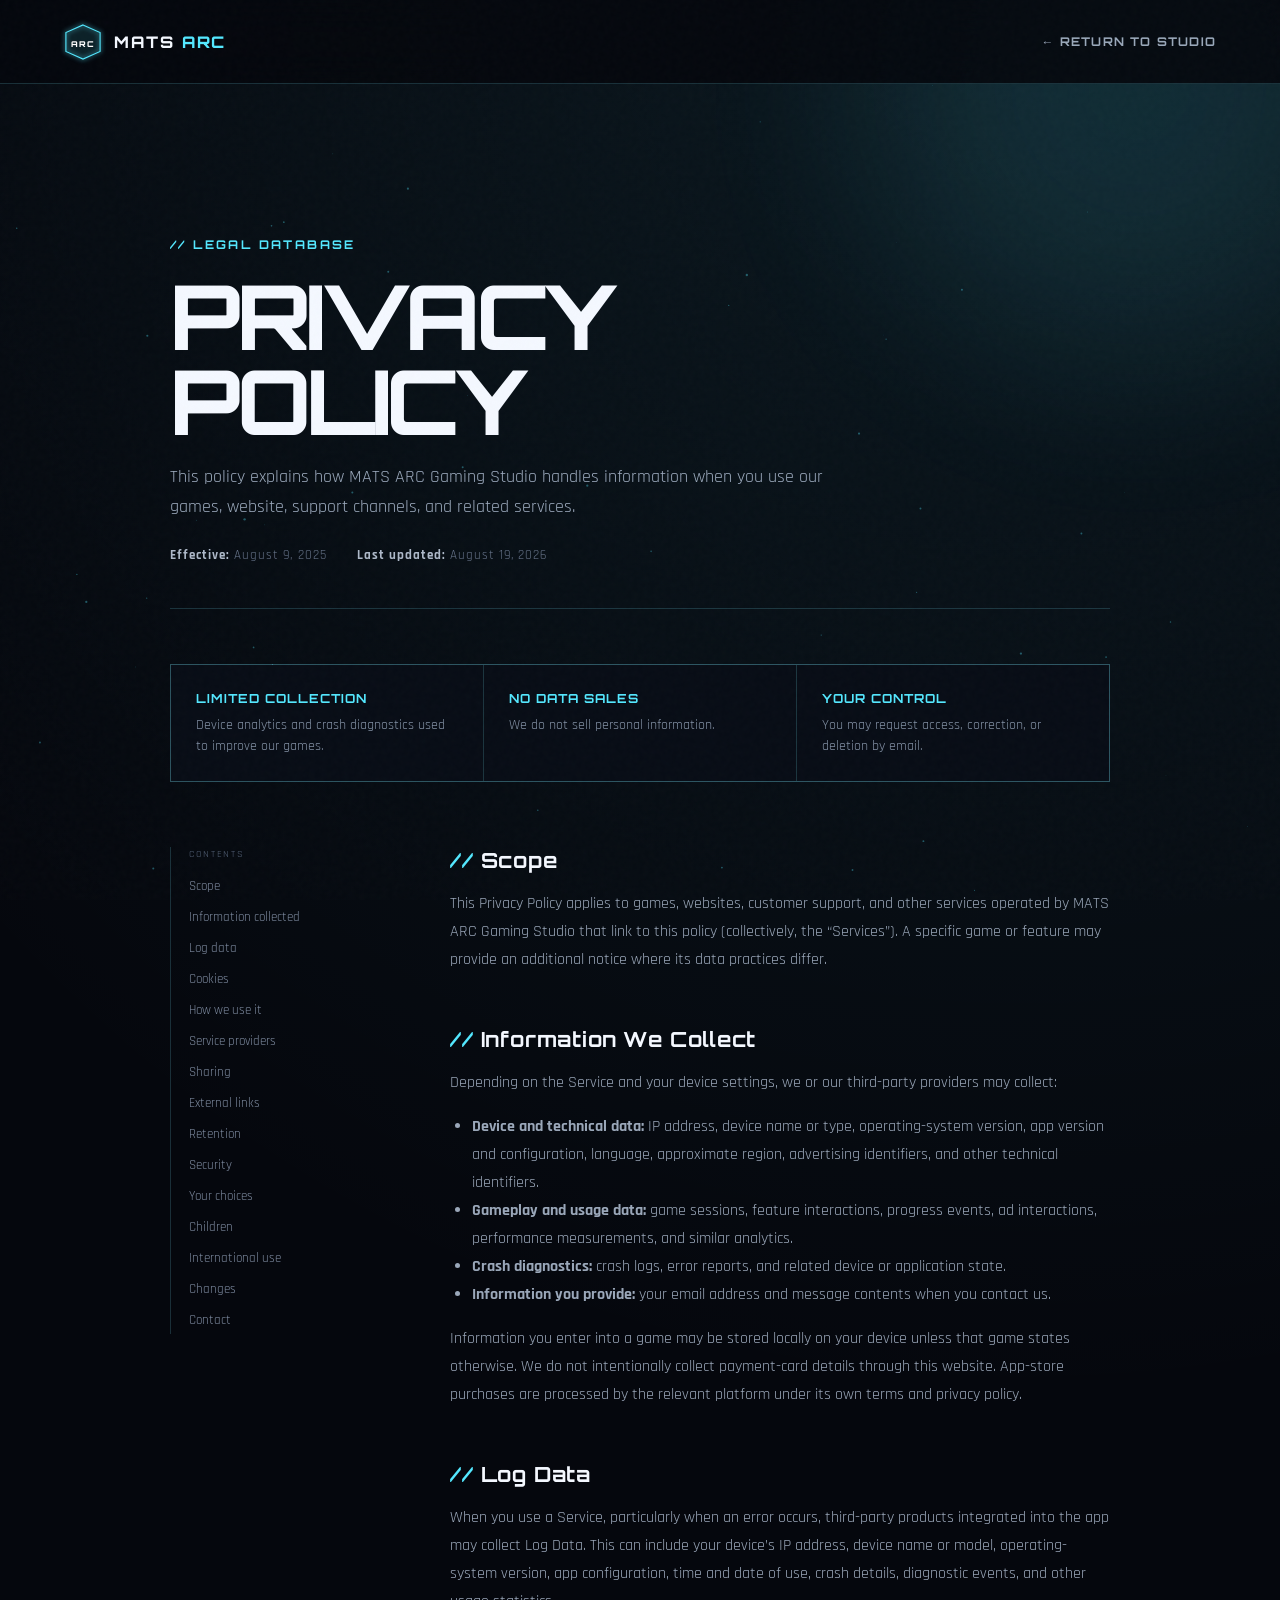
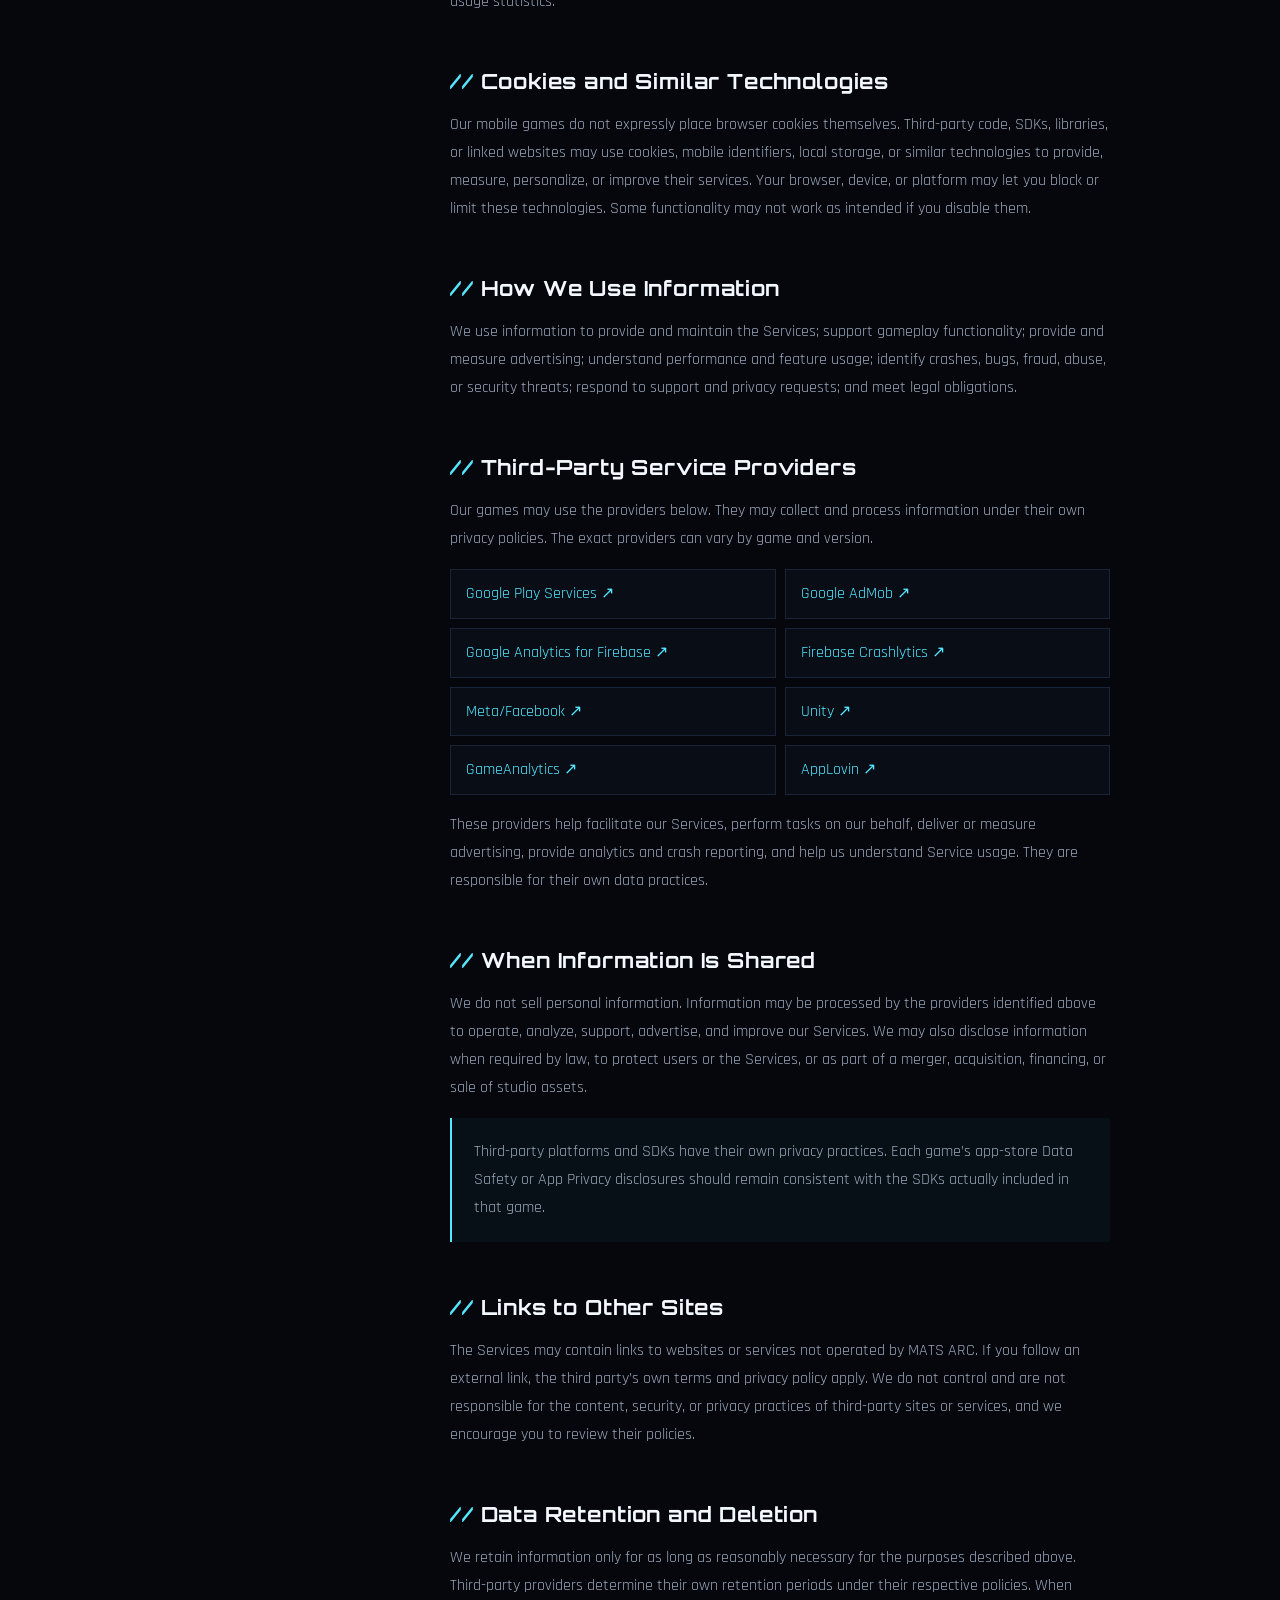
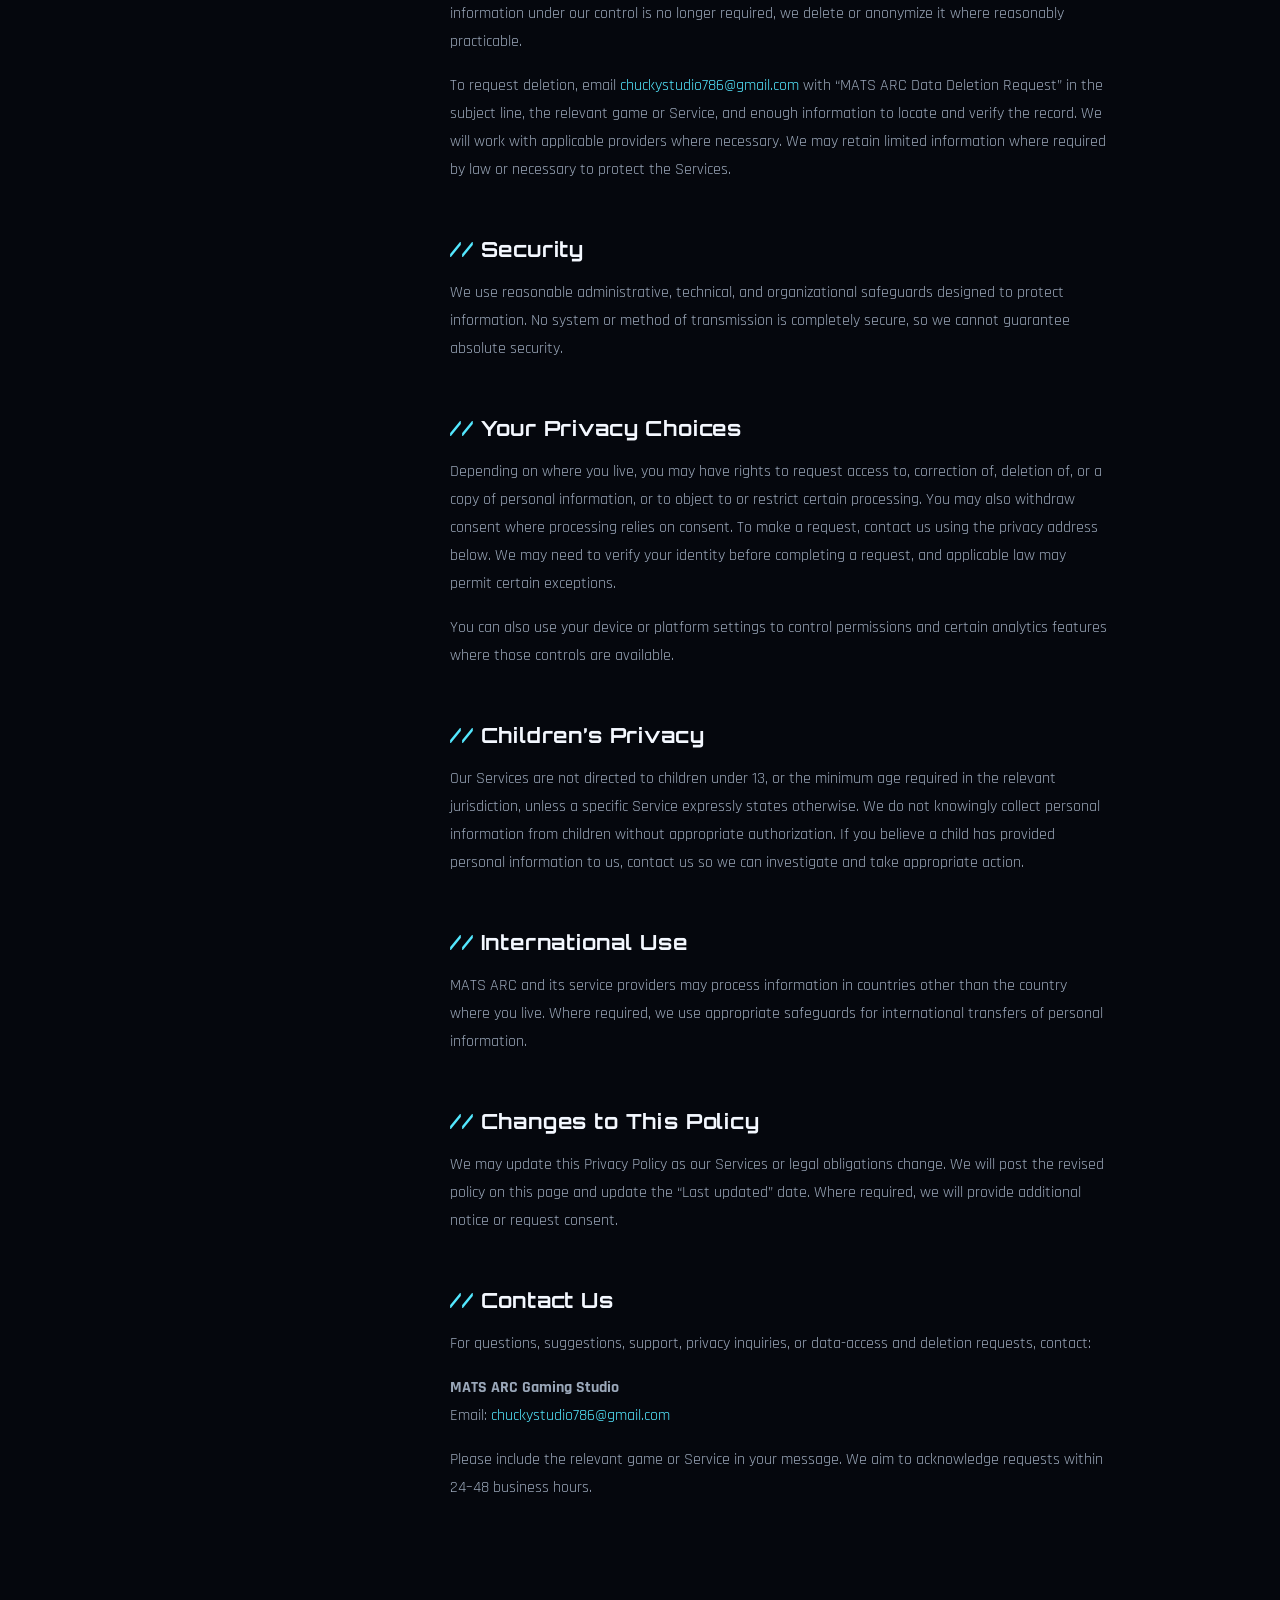
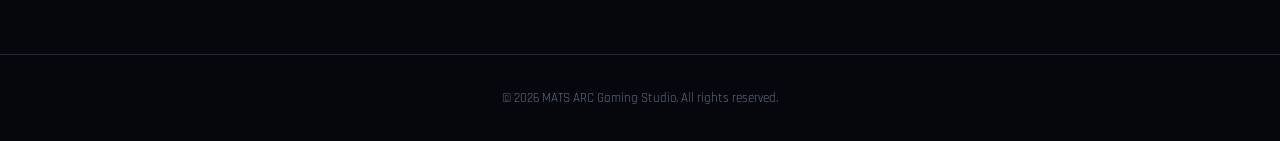
==== privacy.html @ cc890bae "feat: Built portfolio site with privacy page" ====
<!DOCTYPE html>
<html lang="en">
<head>
  <meta charset="UTF-8">
  <meta name="viewport" content="width=device-width, initial-scale=1.0">
  <meta name="description" content="Privacy Policy for MATS ARC Gaming Studio games, services, and website.">
  <title>Privacy Policy | MATS ARC Gaming Studio</title>
  <link rel="stylesheet" href="style.css">
  <link rel="preconnect" href="https://fonts.googleapis.com">
  <link rel="preconnect" href="https://fonts.gstatic.com" crossorigin>
  <link href="https://fonts.googleapis.com/css2?family=Orbitron:wght@500;700;900&family=Rajdhani:wght@500;600;700&display=swap" rel="stylesheet">
</head>
<body class="legal-page">
  <canvas id="particle-canvas"></canvas>
  <div class="ambient-glow wave-1"></div>
  <div class="screen-noise" aria-hidden="true"></div>
  <div class="scroll-progress" aria-hidden="true"></div>

  <nav class="navbar legal-nav">
    <a href="index.html" class="nav-logo" aria-label="MATS ARC home">
      <div class="logo-shield">
        <svg viewBox="0 0 100 100" class="shield-svg" aria-hidden="true">
          <polygon points="50,5 95,25 95,75 50,95 5,75 5,25" class="shield-border"/>
          <text x="50" y="62" text-anchor="middle" class="shield-text">ARC</text>
        </svg>
      </div>
      <span class="logo-name">MATS <span>ARC</span></span>
    </a>
    <a href="index.html#privacy" class="legal-back">← RETURN TO STUDIO</a>
  </nav>

  <main class="legal-shell">
    <header class="legal-hero">
      <span class="eyebrow">// LEGAL DATABASE</span>
      <h1>PRIVACY<br>POLICY</h1>
      <p>This policy explains how MATS ARC Gaming Studio handles information when you use our games, website, support channels, and related services.</p>
      <div class="legal-meta"><span><strong>Effective:</strong> August 9, 2025</span><span><strong>Last updated:</strong> August 19, 2026</span></div>
    </header>

    <div class="legal-summary" aria-label="Privacy summary">
      <div><strong>LIMITED COLLECTION</strong><span>Device analytics and crash diagnostics used to improve our games.</span></div>
      <div><strong>NO DATA SALES</strong><span>We do not sell personal information.</span></div>
      <div><strong>YOUR CONTROL</strong><span>You may request access, correction, or deletion by email.</span></div>
    </div>

    <div class="policy-layout">
      <aside class="policy-toc" aria-label="Policy contents">
        <span>CONTENTS</span>
        <a href="#scope">Scope</a><a href="#collect">Information collected</a><a href="#logs">Log data</a><a href="#cookies">Cookies</a><a href="#use">How we use it</a><a href="#providers">Service providers</a><a href="#sharing">Sharing</a><a href="#external">External links</a><a href="#retention">Retention</a><a href="#security">Security</a><a href="#choices">Your choices</a><a href="#children">Children</a><a href="#international">International use</a><a href="#changes">Changes</a><a href="#contact">Contact</a>
      </aside>

      <article class="policy-content">
        <section id="scope"><h2>Scope</h2><p>This Privacy Policy applies to games, websites, customer support, and other services operated by MATS ARC Gaming Studio that link to this policy (collectively, the “Services”). A specific game or feature may provide an additional notice where its data practices differ.</p></section>

        <section id="collect"><h2>Information We Collect</h2><p>Depending on the Service and your device settings, we or our third-party providers may collect:</p><ul><li><strong>Device and technical data:</strong> IP address, device name or type, operating-system version, app version and configuration, language, approximate region, advertising identifiers, and other technical identifiers.</li><li><strong>Gameplay and usage data:</strong> game sessions, feature interactions, progress events, ad interactions, performance measurements, and similar analytics.</li><li><strong>Crash diagnostics:</strong> crash logs, error reports, and related device or application state.</li><li><strong>Information you provide:</strong> your email address and message contents when you contact us.</li></ul><p>Information you enter into a game may be stored locally on your device unless that game states otherwise. We do not intentionally collect payment-card details through this website. App-store purchases are processed by the relevant platform under its own terms and privacy policy.</p></section>

        <section id="logs"><h2>Log Data</h2><p>When you use a Service, particularly when an error occurs, third-party products integrated into the app may collect Log Data. This can include your device’s IP address, device name or model, operating-system version, app configuration, time and date of use, crash details, diagnostic events, and other usage statistics.</p></section>

        <section id="cookies"><h2>Cookies and Similar Technologies</h2><p>Our mobile games do not expressly place browser cookies themselves. Third-party code, SDKs, libraries, or linked websites may use cookies, mobile identifiers, local storage, or similar technologies to provide, measure, personalize, or improve their services. Your browser, device, or platform may let you block or limit these technologies. Some functionality may not work as intended if you disable them.</p></section>

        <section id="use"><h2>How We Use Information</h2><p>We use information to provide and maintain the Services; support gameplay functionality; provide and measure advertising; understand performance and feature usage; identify crashes, bugs, fraud, abuse, or security threats; respond to support and privacy requests; and meet legal obligations.</p></section>

        <section id="providers"><h2>Third-Party Service Providers</h2><p>Our games may use the providers below. They may collect and process information under their own privacy policies. The exact providers can vary by game and version.</p><ul class="provider-links"><li><a href="https://policies.google.com/privacy" target="_blank" rel="noopener noreferrer">Google Play Services ↗</a></li><li><a href="https://support.google.com/admob/answer/6128543?hl=en" target="_blank" rel="noopener noreferrer">Google AdMob ↗</a></li><li><a href="https://firebase.google.com/policies/analytics" target="_blank" rel="noopener noreferrer">Google Analytics for Firebase ↗</a></li><li><a href="https://firebase.google.com/support/privacy/" target="_blank" rel="noopener noreferrer">Firebase Crashlytics ↗</a></li><li><a href="https://www.facebook.com/privacy/policy/" target="_blank" rel="noopener noreferrer">Meta/Facebook ↗</a></li><li><a href="https://unity.com/legal/privacy-policy" target="_blank" rel="noopener noreferrer">Unity ↗</a></li><li><a href="https://www.gameanalytics.com/privacy" target="_blank" rel="noopener noreferrer">GameAnalytics ↗</a></li><li><a href="https://www.applovin.com/privacy/" target="_blank" rel="noopener noreferrer">AppLovin ↗</a></li></ul><p>These providers help facilitate our Services, perform tasks on our behalf, deliver or measure advertising, provide analytics and crash reporting, and help us understand Service usage. They are responsible for their own data practices.</p></section>

        <section id="sharing"><h2>When Information Is Shared</h2><p>We do not sell personal information. Information may be processed by the providers identified above to operate, analyze, support, advertise, and improve our Services. We may also disclose information when required by law, to protect users or the Services, or as part of a merger, acquisition, financing, or sale of studio assets.</p><p class="policy-note">Third-party platforms and SDKs have their own privacy practices. Each game’s app-store Data Safety or App Privacy disclosures should remain consistent with the SDKs actually included in that game.</p></section>

        <section id="external"><h2>Links to Other Sites</h2><p>The Services may contain links to websites or services not operated by MATS ARC. If you follow an external link, the third party’s own terms and privacy policy apply. We do not control and are not responsible for the content, security, or privacy practices of third-party sites or services, and we encourage you to review their policies.</p></section>

        <section id="retention"><h2>Data Retention and Deletion</h2><p>We retain information only for as long as reasonably necessary for the purposes described above. Third-party providers determine their own retention periods under their respective policies. When information under our control is no longer required, we delete or anonymize it where reasonably practicable.</p><p>To request deletion, email <a href="mailto:chuckystudio786@gmail.com?subject=MATS%20ARC%20Data%20Deletion%20Request">chuckystudio786@gmail.com</a> with “MATS ARC Data Deletion Request” in the subject line, the relevant game or Service, and enough information to locate and verify the record. We will work with applicable providers where necessary. We may retain limited information where required by law or necessary to protect the Services.</p></section>

        <section id="security"><h2>Security</h2><p>We use reasonable administrative, technical, and organizational safeguards designed to protect information. No system or method of transmission is completely secure, so we cannot guarantee absolute security.</p></section>

        <section id="choices"><h2>Your Privacy Choices</h2><p>Depending on where you live, you may have rights to request access to, correction of, deletion of, or a copy of personal information, or to object to or restrict certain processing. You may also withdraw consent where processing relies on consent. To make a request, contact us using the privacy address below. We may need to verify your identity before completing a request, and applicable law may permit certain exceptions.</p><p>You can also use your device or platform settings to control permissions and certain analytics features where those controls are available.</p></section>

        <section id="children"><h2>Children’s Privacy</h2><p>Our Services are not directed to children under 13, or the minimum age required in the relevant jurisdiction, unless a specific Service expressly states otherwise. We do not knowingly collect personal information from children without appropriate authorization. If you believe a child has provided personal information to us, contact us so we can investigate and take appropriate action.</p></section>

        <section id="international"><h2>International Use</h2><p>MATS ARC and its service providers may process information in countries other than the country where you live. Where required, we use appropriate safeguards for international transfers of personal information.</p></section>

        <section id="changes"><h2>Changes to This Policy</h2><p>We may update this Privacy Policy as our Services or legal obligations change. We will post the revised policy on this page and update the “Last updated” date. Where required, we will provide additional notice or request consent.</p></section>

        <section id="contact"><h2>Contact Us</h2><p>For questions, suggestions, support, privacy inquiries, or data-access and deletion requests, contact:</p><p><strong>MATS ARC Gaming Studio</strong><br>Email: <a href="mailto:chuckystudio786@gmail.com">chuckystudio786@gmail.com</a></p><p>Please include the relevant game or Service in your message. We aim to acknowledge requests within 24–48 business hours.</p></section>
      </article>
    </div>
  </main>

  <footer class="legal-footer">&copy; 2026 MATS ARC Gaming Studio. All rights reserved.</footer>
  <script src="legal.js"></script>
</body>
</html>
---- style.css ----
:root {
  --ink: #05070d;
  --panel: #0b101b;
  --line: rgba(124, 230, 255, .18);
  --cyan: #54e8ff;
  --violet: #8b5cff;
  --text: #f4f8ff;
  --muted: #8996aa;
}

* { box-sizing: border-box; }
html { scroll-behavior: smooth; }
body { margin: 0; overflow-x: hidden; color: var(--text); background: var(--ink); font-family: "Rajdhani", sans-serif; }
a { color: inherit; text-decoration: none; }
button { font: inherit; }

#particle-canvas { position: fixed; inset: 0; z-index: -3; width: 100%; height: 100%; }
.ambient-glow { position: fixed; z-index: -2; width: 42vw; aspect-ratio: 1; border-radius: 50%; filter: blur(100px); opacity: .1; pointer-events: none; }
.wave-1 { top: -20%; right: -10%; background: var(--cyan); animation: drift 13s ease-in-out infinite alternate; }
.wave-2 { bottom: -25%; left: -15%; background: var(--violet); animation: drift 16s ease-in-out infinite alternate-reverse; }
.cursor-glow { position: fixed; z-index: 20; width: 340px; height: 340px; border-radius: 50%; background: radial-gradient(circle, rgba(84,232,255,.08), transparent 68%); transform: translate(-50%,-50%); pointer-events: none; }
.scroll-progress { position:fixed; z-index:100; top:0; left:0; width:0; height:2px; background:linear-gradient(90deg,var(--violet),var(--cyan)); box-shadow:0 0 12px var(--cyan); }
.screen-noise { position:fixed; z-index:90; inset:0; opacity:.025; pointer-events:none; background-image:url("data:image/svg+xml,%3Csvg viewBox='0 0 180 180' xmlns='http://www.w3.org/2000/svg'%3E%3Cfilter id='n'%3E%3CfeTurbulence type='fractalNoise' baseFrequency='.9' numOctaves='4' stitchTiles='stitch'/%3E%3C/filter%3E%3Crect width='100%25' height='100%25' filter='url(%23n)' opacity='.8'/%3E%3C/svg%3E"); }

.page-loader { position: fixed; inset: 0; z-index: 999; display: grid; place-content: center; gap: 18px; background: #03050a; transition: opacity .55s, visibility .55s; }
.page-loader.done { opacity: 0; visibility: hidden; }
.loader-mark { color: var(--cyan); font: 900 2rem "Orbitron"; letter-spacing: .3em; text-shadow: 0 0 25px var(--cyan); }
.loader-track { width: 150px; height: 2px; background: #172232; overflow: hidden; }
.loader-track span { display: block; height: 100%; background: var(--cyan); animation: load 1s ease both; }

.navbar { position: fixed; top: 0; z-index: 50; width: 100%; height: 84px; padding: 0 clamp(24px,5vw,80px); display: flex; align-items: center; justify-content: space-between; border-bottom: 1px solid transparent; transition: .35s; }
.navbar.scrolled { height: 66px; background: rgba(5,7,13,.82); backdrop-filter: blur(18px); border-color: var(--line); }
.nav-logo { display: flex; align-items: center; gap: 12px; font: 800 1rem "Orbitron"; letter-spacing: .12em; }
.logo-shield { width: 38px; }
.shield-svg { display: block; overflow: visible; }
.shield-border { fill: rgba(84,232,255,.06); stroke: var(--cyan); stroke-width: 3; filter: drop-shadow(0 0 7px var(--cyan)); }
.shield-text { fill: white; font: 900 21px "Orbitron"; }
.logo-name span, .eyebrow, .text-link { color: var(--cyan); }
.nav-links { display: flex; align-items: center; gap: clamp(18px,3vw,42px); margin: 0; padding: 0; list-style: none; }
.nav-links a { position: relative; color: #abb6c7; font-weight: 700; letter-spacing: .14em; font-size: .84rem; }
.nav-links a::after { content:""; position:absolute; left:0; bottom:-10px; width:0; height:2px; background:var(--cyan); box-shadow:0 0 10px var(--cyan); transition:.25s; }
.nav-links a:hover, .nav-links a.active { color:white; }
.nav-links a:hover::after, .nav-links a.active::after { width:100%; }
.mobile-toggle { display:none; background:none; border:0; }

.hero-section { position: relative; min-height: 100svh; display:grid; place-items:center; overflow:hidden; padding: 120px 24px 80px; isolation:isolate; }
.hero-section::before { content:""; position:absolute; inset:0; z-index:-2; background: radial-gradient(circle at 50% 42%, rgba(34,66,103,.35), transparent 34%), linear-gradient(to bottom, rgba(5,7,13,.2), var(--ink) 94%); }
.hero-grid { position:absolute; z-index:-3; inset:42% -20% -30%; background-image: linear-gradient(rgba(84,232,255,.15) 1px,transparent 1px), linear-gradient(90deg,rgba(84,232,255,.15) 1px,transparent 1px); background-size:70px 70px; transform:perspective(400px) rotateX(63deg); mask-image:linear-gradient(to bottom,transparent,black 20%,transparent); animation:gridMove 5s linear infinite; }
.hero-content { position:relative; z-index:2; max-width:1100px; text-align:center; }
.hero-kicker { display:flex; justify-content:space-between; width:min(680px,90vw); margin:0 auto 22px; color:#718096; font:700 .65rem "Orbitron"; letter-spacing:.16em; animation:heroIn .8s .35s both; }.hero-kicker b{color:var(--cyan);font-weight:500}
.hero-title { margin:0; font:900 clamp(3rem,8vw,7.5rem)/.92 "Orbitron"; letter-spacing:-.055em; text-wrap:balance; filter:drop-shadow(0 0 28px rgba(84,232,255,.22)); animation:heroIn .9s .45s both; }
.hero-title::before { content:attr(data-text); position:absolute; inset:0; z-index:-1; color:transparent; -webkit-text-stroke:1px rgba(84,232,255,.28); transform:translate(7px,7px); }
.hero-title.glitch::after { content:attr(data-text); position:absolute; inset:0; color:var(--text); background:var(--ink); clip-path:inset(35% 0 42% 0); transform:translate(-5px,2px); text-shadow:6px 0 var(--violet),-5px 0 var(--cyan); animation:glitch .32s steps(2,end); }
.hero-subtitle { margin:30px auto 16px; color:#aab8c9; font-weight:700; letter-spacing:.24em; font-size:clamp(.72rem,1.3vw,1rem); animation:heroIn .9s .6s both; }
.hero-status { display:flex; justify-content:center; gap:22px; color:#68768b; font-size:.73rem; letter-spacing:.16em; animation:heroIn .9s .7s both; }
.hero-status i { display:inline-block; width:6px; height:6px; margin-right:7px; border-radius:50%; background:#58ff9d; box-shadow:0 0 10px #58ff9d; animation:pulse 1.5s infinite; }
.hero-actions { display:flex; justify-content:center; gap:15px; margin-top:38px; animation:heroIn .9s .78s both; }
.btn { position:relative; min-width:190px; padding:16px 25px; overflow:hidden; border:1px solid rgba(255,255,255,.2); text-align:center; font:700 .82rem "Orbitron"; letter-spacing:.09em; transition:.28s; }
.btn-primary { color:#041014; background:var(--cyan); border-color:var(--cyan); box-shadow:0 0 25px rgba(84,232,255,.2); clip-path:polygon(10px 0,100% 0,100% calc(100% - 10px),calc(100% - 10px) 100%,0 100%,0 10px); }
.btn-primary:hover { transform:translateY(-4px); box-shadow:0 0 38px rgba(84,232,255,.48); }
.btn-secondary:hover { color:var(--cyan); border-color:var(--cyan); background:rgba(84,232,255,.07); }
.scroll-cue { position:absolute; bottom:25px; display:grid; justify-items:center; gap:8px; color:#667287; font-size:.66rem; letter-spacing:.18em; }
.scroll-cue span { display:block; width:1px; height:35px; background:linear-gradient(var(--cyan),transparent); animation:scrollCue 1.5s infinite; }
.hero-orbit { position:absolute; z-index:-1; border:1px solid rgba(84,232,255,.12); border-radius:50%; animation:spin 28s linear infinite; }
.hero-orbit::after { content:""; position:absolute; top:15%; left:8%; width:7px; height:7px; border-radius:50%; background:var(--cyan); box-shadow:0 0 16px var(--cyan); }
.orbit-one { width:54vw; aspect-ratio:1; }
.orbit-two { width:72vw; aspect-ratio:1; animation-direction:reverse; animation-duration:42s; }
.signal-strip { overflow:hidden; border-block:1px solid var(--line); background:rgba(84,232,255,.035); transform:rotate(-1deg) scale(1.02); }.signal-track { display:flex; align-items:center; width:max-content; padding:13px 0; animation:ticker 28s linear infinite; }.signal-track span { padding:0 35px; color:#7d8ca2; font:700 .68rem "Orbitron"; letter-spacing:.18em; }.signal-track i{color:var(--cyan);font-style:normal;font-size:.55rem}

.main-wrapper { width:min(1200px,calc(100% - 40px)); margin:auto; padding:90px 0; }
.section-header { display:flex; align-items:center; gap:25px; margin-bottom:45px; }
.section-title { margin:0; white-space:nowrap; font:700 clamp(1.4rem,3vw,2.3rem) "Orbitron"; letter-spacing:.08em; }
.header-line { width:100%; height:1px; background:linear-gradient(90deg,transparent,var(--line)); }
.header-line:last-child { transform:scaleX(-1); }
.portfolio-grid { display:grid; grid-template-columns:repeat(2,1fr); gap:24px; }
.game-card { --card-accent:var(--cyan); position:relative; overflow:hidden; background:linear-gradient(145deg,rgba(18,26,41,.9),rgba(7,11,19,.95)); border:1px solid rgba(255,255,255,.1); clip-path:polygon(0 0,calc(100% - 22px) 0,100% 22px,100% 100%,22px 100%,0 calc(100% - 22px)); transform-style:preserve-3d; transition:transform .15s ease-out,border-color .3s; }
.game-card[data-accent="violet"] { --card-accent:#a174ff; }.game-card[data-accent="amber"] { --card-accent:#ffbf4d; }.game-card[data-accent="rose"] { --card-accent:#ff4d89; }
.game-card:hover { border-color:var(--card-accent); }
.card-border-glow { position:absolute; z-index:3; inset:auto var(--mouse-x,50%) 0 auto; width:180px; height:180px; background:radial-gradient(circle,var(--card-accent),transparent 70%); opacity:0; filter:blur(50px); pointer-events:none; transition:opacity .3s; }
.game-card:hover .card-border-glow { opacity:.28; }
.card-image-wrapper { position:relative; height:320px; overflow:hidden; }
.game-img { width:100%; height:100%; object-fit:cover; filter:saturate(.75) contrast(1.08); transition:transform .8s cubic-bezier(.2,.7,.1,1),filter .4s; }
.game-card:hover .game-img { transform:scale(1.08); filter:saturate(1.15) contrast(1.08); }
.card-overlay { position:absolute; inset:0; background:linear-gradient(transparent 45%,rgba(7,11,19,.98)); }
.game-badge { position:absolute; top:18px; left:18px; padding:7px 10px; color:#071015; background:var(--cyan); font:700 .68rem "Orbitron"; letter-spacing:.1em; }
.card-content { position:relative; padding:2px 25px 26px; margin-top:-35px; }
.game-name { margin:0; font:700 clamp(1.35rem,2.6vw,2rem) "Orbitron"; letter-spacing:.04em; }
.game-genre { margin:8px 0 22px; color:var(--card-accent); font-weight:600; letter-spacing:.06em; }
.card-actions { display:flex; align-items:center; justify-content:space-between; gap:10px; }
.btn-play { padding:0; color:inherit; background:none; border:0; cursor:pointer; font:700 .78rem "Orbitron"; letter-spacing:.1em; }
.btn-play::after { content:"  →"; color:var(--card-accent); }
.store-icons { display:flex; gap:6px; }.store-badge { padding:5px 8px; color:#778398; border:1px solid #283244; font-size:.7rem; }

.about-section { display:grid; grid-template-columns:1.2fr 1fr; gap:70px; align-items:center; margin:150px 0; padding:70px; background:linear-gradient(120deg,rgba(14,22,36,.9),rgba(7,10,17,.6)); border:1px solid var(--line); }
.eyebrow { font:700 .75rem "Orbitron"; letter-spacing:.2em; }
.about-copy h2,.careers-banner h2 { margin:18px 0 25px; font:700 clamp(2.3rem,5vw,4.5rem)/1.02 "Orbitron"; letter-spacing:-.04em; }
.about-copy h2 em { color:transparent; -webkit-text-stroke:1px var(--cyan); font-style:normal; }
.about-copy p { max-width:600px; color:#9ca9ba; font-size:1.15rem; line-height:1.65; }
.text-link { display:inline-block; margin-top:15px; font:700 .8rem "Orbitron"; letter-spacing:.1em; }.text-link span { display:inline-block; transition:.2s; }.text-link:hover span { transform:translateX(7px); }
.studio-stats { display:grid; grid-template-columns:repeat(2,1fr); gap:1px; background:var(--line); }
.stat { min-height:145px; display:flex; flex-direction:column; justify-content:center; padding:25px; background:#080d16; }
.stat:last-child { grid-column:span 2; }.stat strong { color:var(--cyan); font:700 2.8rem "Orbitron"; }.stat span { color:#738096; font-size:.75rem; letter-spacing:.12em; }
.careers-banner { display:flex; align-items:center; justify-content:space-between; gap:40px; margin:0 0 140px; padding:70px; background:radial-gradient(circle at 75%,rgba(139,92,255,.24),transparent 35%),#0b101a; border-left:3px solid var(--violet); }
.careers-banner h2 { margin-bottom:0; font-size:clamp(2rem,4vw,3.6rem); }

.compliance-section { margin-top:80px; }.compliance-grid { display:grid; grid-template-columns:repeat(2,1fr); gap:20px; }
.compliance-card { padding:35px; background:#080d15; border:1px solid #182234; }.compliance-card h3 { font:700 1.1rem "Orbitron"; }.compliance-card p,.compliance-card li { color:#8e9aae; line-height:1.6; }.compliance-card a { color:var(--cyan); }
.footer { padding:45px 5vw; border-top:1px solid var(--line); background:#03050a; }.footer-content { display:flex; justify-content:space-between; align-items:center; gap:20px; }.footer-links { display:flex; gap:24px; flex-wrap:wrap; }.footer-links a { color:#748095; font-size:.75rem; letter-spacing:.1em; }.copyright { color:#566175; font-size:.8rem; }
.scroll-top { position:fixed; right:22px; bottom:22px; z-index:30; width:43px; height:43px; color:var(--cyan); background:rgba(5,10,17,.8); border:1px solid var(--cyan); opacity:0; transform:translateY(15px); pointer-events:none; transition:.3s; }.scroll-top.visible { opacity:1; transform:none; pointer-events:auto; }
.game-modal { width:min(1050px,calc(100% - 32px)); max-height:min(720px,calc(100svh - 32px)); padding:0; overflow:hidden; color:var(--text); background:#080d16; border:1px solid rgba(84,232,255,.4); box-shadow:0 0 100px rgba(0,0,0,.85),0 0 40px rgba(84,232,255,.1); }.game-modal[open]{display:grid;grid-template-columns:1.1fr 1fr;animation:modalIn .38s cubic-bezier(.2,.8,.2,1)}.game-modal::backdrop{background:rgba(1,3,7,.86);backdrop-filter:blur(12px)}.modal-close{position:absolute;z-index:5;right:15px;top:12px;width:38px;height:38px;color:white;background:rgba(5,7,13,.7);border:1px solid #445066;cursor:pointer;font-size:1.5rem}.modal-visual{position:relative;min-height:540px;overflow:hidden}.modal-visual img{width:100%;height:100%;object-fit:cover;filter:saturate(.8) contrast(1.1)}.modal-visual::after{content:"";position:absolute;inset:0;background:linear-gradient(90deg,transparent 70%,#080d16),linear-gradient(transparent 65%,rgba(8,13,22,.9))}.modal-scan{position:absolute;z-index:2;left:0;right:0;height:2px;background:var(--cyan);box-shadow:0 0 16px var(--cyan);opacity:.65;animation:scan 3s linear infinite}.modal-index{position:absolute;z-index:3;left:22px;bottom:20px;color:var(--cyan);font:700 .7rem "Orbitron";letter-spacing:.16em}.modal-copy{align-self:center;padding:55px}.modal-copy h2{margin:18px 0 4px;font:800 clamp(2rem,4vw,3.5rem)/1 "Orbitron"}.modal-genre{margin:0 0 28px;color:var(--cyan);font-weight:700;letter-spacing:.08em}.modal-description{color:#9aa8ba;line-height:1.7;font-size:1.05rem}.modal-meta{display:grid;grid-template-columns:repeat(3,1fr);gap:10px;margin:28px 0}.modal-meta span{display:grid;gap:5px;color:#5d6b80;font-size:.65rem;letter-spacing:.1em}.modal-meta b{color:#b9c5d6;font-weight:600}
.reveal { opacity:0; transform:translateY(45px); transition:opacity .8s,transform .8s; }.reveal.in-view { opacity:1; transform:none; }.portfolio-grid .reveal:nth-child(2),.compliance-grid>*:nth-child(2) { transition-delay:.1s; }

@keyframes load { from{width:0}to{width:100%} } @keyframes heroIn { from{opacity:0;transform:translateY(28px)}to{opacity:1;transform:none} } @keyframes pulse { 50%{opacity:.35} } @keyframes spin { to{transform:rotate(360deg)} } @keyframes drift { to{transform:translate(15vw,10vh) scale(1.2)} } @keyframes gridMove { to{background-position:0 70px} } @keyframes ticker{to{transform:translateX(-50%)}} @keyframes scan{from{top:0}to{top:100%}} @keyframes modalIn{from{opacity:0;transform:scale(.94) translateY(30px)}to{opacity:1;transform:none}} @keyframes glitch{0%{clip-path:inset(10% 0 72%);transform:translate(7px,-2px)}35%{clip-path:inset(62% 0 15%);transform:translate(-7px,3px)}70%{clip-path:inset(36% 0 40%);transform:translate(4px,-3px)}100%{clip-path:inset(0 0 100%);transform:none}} @keyframes scrollCue { 0%{transform:scaleY(0);transform-origin:top}50%{transform:scaleY(1);transform-origin:top}51%{transform-origin:bottom}100%{transform:scaleY(0);transform-origin:bottom} }

@media(max-width:800px){
  .cursor-glow{display:none}.navbar{height:68px;padding:0 20px}.nav-links{position:fixed;inset:68px 0 auto;display:grid;gap:0;padding:15px 24px 25px;background:rgba(5,7,13,.97);transform:translateY(-140%);transition:.35s}.nav-links.open{transform:none}.nav-links a{display:block;padding:15px}.mobile-toggle{display:grid;gap:5px}.mobile-toggle span{display:block;width:25px;height:2px;background:white}.logo-name{font-size:.85rem}.hero-title{font-size:clamp(2.7rem,13vw,5rem)}.hero-status{flex-direction:column;gap:5px}.hero-actions{flex-direction:column;align-items:center}.orbit-one{width:110vw}.orbit-two{width:150vw}.portfolio-grid,.about-section,.compliance-grid{grid-template-columns:1fr}.card-image-wrapper{height:240px}.about-section{margin:90px 0;padding:38px 25px;gap:45px}.careers-banner{align-items:flex-start;flex-direction:column;margin-bottom:90px;padding:40px 25px}.footer-content{align-items:flex-start;flex-direction:column}.main-wrapper{padding-top:65px}.section-header{gap:12px}.section-title{white-space:normal;text-align:center}.store-icons{display:none}
  .game-modal[open]{grid-template-columns:1fr;overflow-y:auto}.modal-visual{min-height:250px;max-height:280px}.modal-copy{padding:32px 24px}.modal-meta{grid-template-columns:1fr 1fr}.hero-kicker{font-size:.55rem}
}
@media(prefers-reduced-motion:reduce){*,*::before,*::after{scroll-behavior:auto!important;animation-duration:.01ms!important;animation-iteration-count:1!important;transition-duration:.01ms!important}.cursor-glow{display:none}}

/* Privacy policy */
.legal-page { background:radial-gradient(circle at 80% 0,rgba(84,232,255,.08),transparent 28%),var(--ink); }
.legal-nav { position:sticky; background:rgba(5,7,13,.88); backdrop-filter:blur(18px); border-bottom-color:var(--line); }
.legal-back { color:#9aa8ba; font:700 .75rem "Orbitron"; letter-spacing:.1em; transition:.2s; }.legal-back:hover{color:var(--cyan)}
.legal-shell { width:min(940px,calc(100% - 40px)); margin:auto; padding:150px 0 100px; }
.legal-hero { margin-bottom:55px; padding-bottom:45px; border-bottom:1px solid var(--line); }
.legal-hero h1 { margin:18px 0; font:800 clamp(2.8rem,7vw,5.8rem)/.95 "Orbitron"; letter-spacing:-.05em; }
.legal-hero p { max-width:690px; color:#9ba9bc; font-size:1.15rem; line-height:1.65; }
.legal-meta { display:flex; flex-wrap:wrap; gap:12px 30px; margin-top:25px; color:#657288; font-size:.8rem; letter-spacing:.08em; }.legal-meta strong{color:#aeb9c9}
.legal-summary { display:grid; grid-template-columns:repeat(3,1fr); gap:1px; margin:40px 0 65px; background:var(--line); border:1px solid var(--line); }
.legal-summary div { padding:25px; background:#080d16; }.legal-summary strong{display:block;margin-bottom:8px;color:var(--cyan);font:700 .78rem "Orbitron";letter-spacing:.08em}.legal-summary span{color:#8290a4;font-size:.9rem}
.policy-layout { display:grid; grid-template-columns:220px 1fr; gap:60px; align-items:start; }
.policy-toc { position:sticky; top:100px; display:grid; gap:4px; padding-left:18px; border-left:1px solid var(--line); }.policy-toc span{margin-bottom:8px;color:#536176;font-size:.65rem;letter-spacing:.16em}.policy-toc a{padding:5px 0;color:#7e8ba0;font-size:.82rem;transition:.2s}.policy-toc a:hover{color:var(--cyan);transform:translateX(3px)}
.policy-content section { scroll-margin-top:95px; margin-bottom:52px; }.policy-content h2{margin:0 0 17px;font:700 1.3rem "Orbitron";letter-spacing:.04em}.policy-content h2::before{content:"// ";color:var(--cyan)}.policy-content p,.policy-content li{color:#9aa7b9;line-height:1.75}.policy-content ul{padding-left:22px}.policy-content a{color:var(--cyan)}.policy-note{padding:20px 22px;background:rgba(84,232,255,.045);border-left:2px solid var(--cyan)}
.provider-links { display:grid; grid-template-columns:repeat(2,minmax(0,1fr)); gap:9px; padding:0!important; list-style:none; }.provider-links li{line-height:1.35}.provider-links a{display:block;height:100%;padding:13px 15px;background:#080d16;border:1px solid #192438;transition:.2s}.provider-links a:hover{border-color:var(--cyan);background:rgba(84,232,255,.05)}
.legal-footer { text-align:center; color:#5f6b7d; font-size:.8rem; padding:35px 20px; border-top:1px solid var(--line); }
@media(max-width:700px){.legal-back{font-size:.65rem}.legal-summary,.provider-links{grid-template-columns:1fr}.policy-layout{grid-template-columns:1fr}.policy-toc{position:static}.legal-shell{padding-top:115px}}
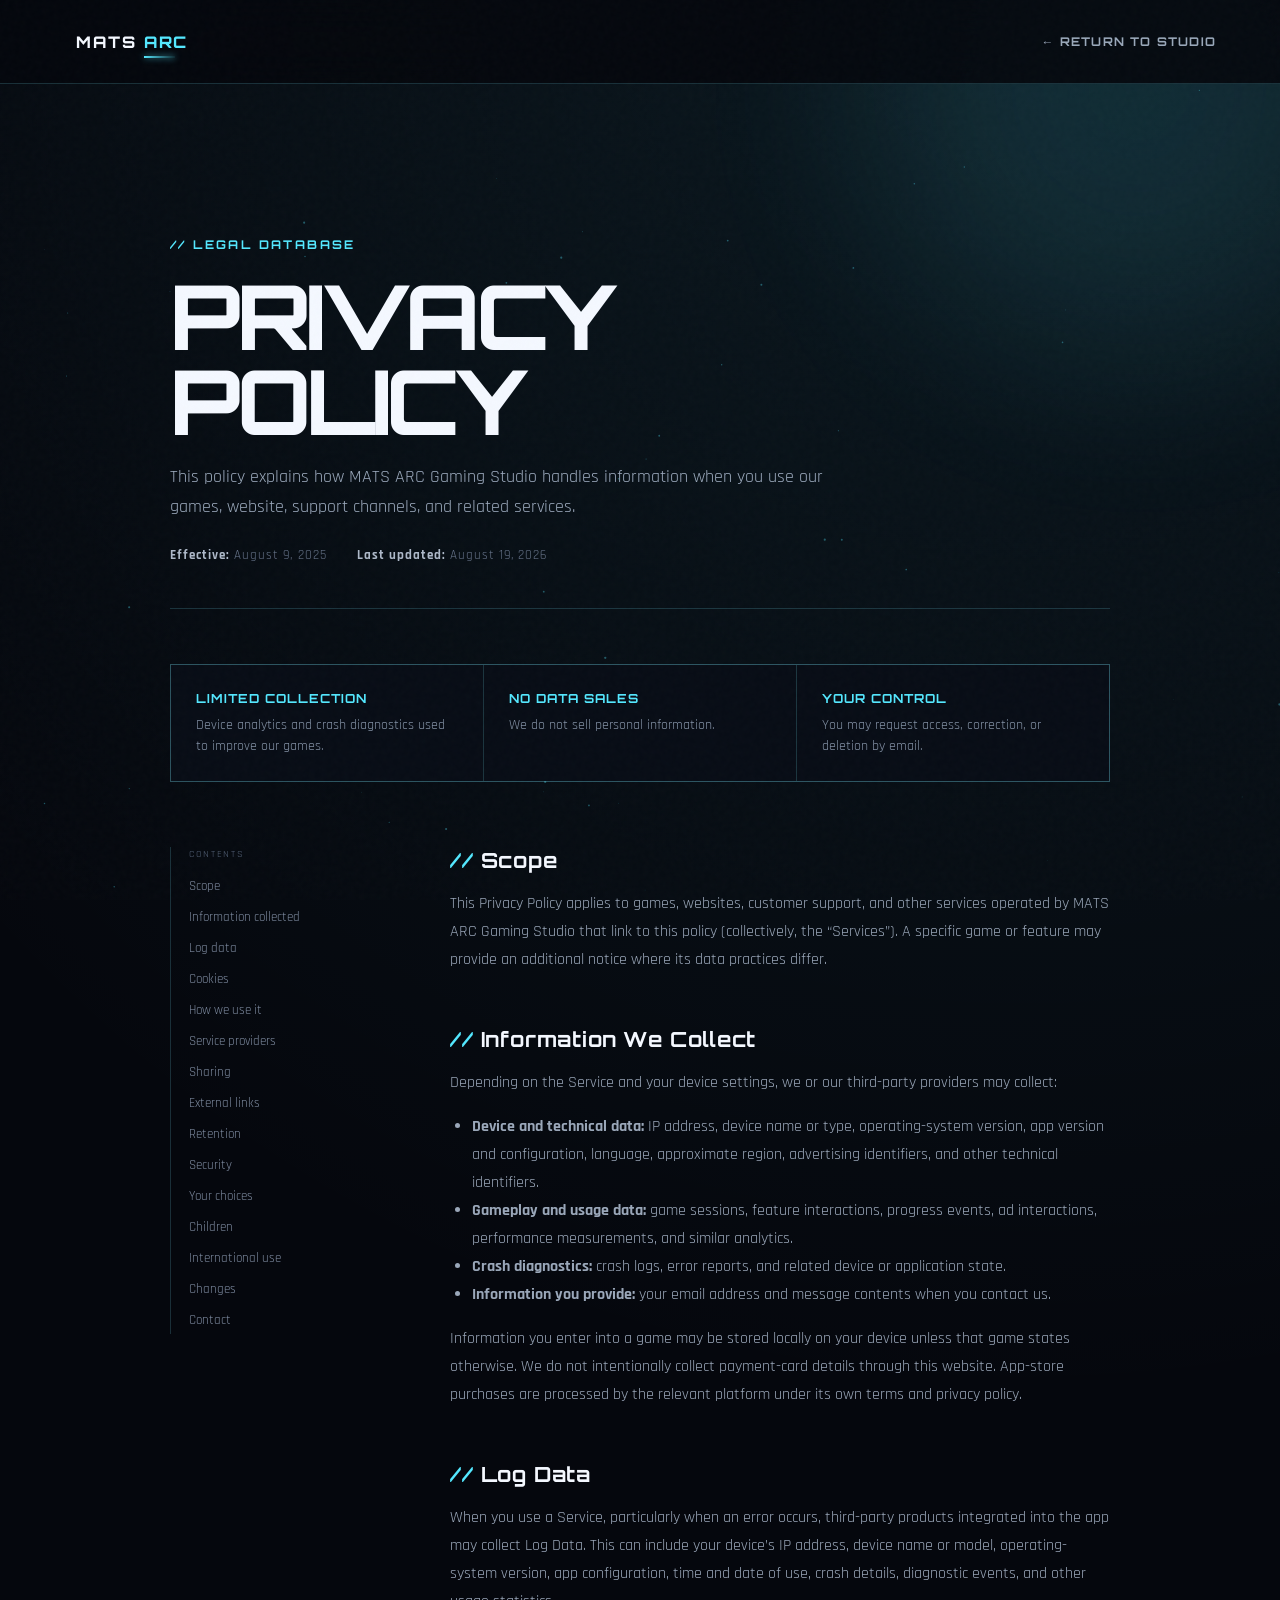
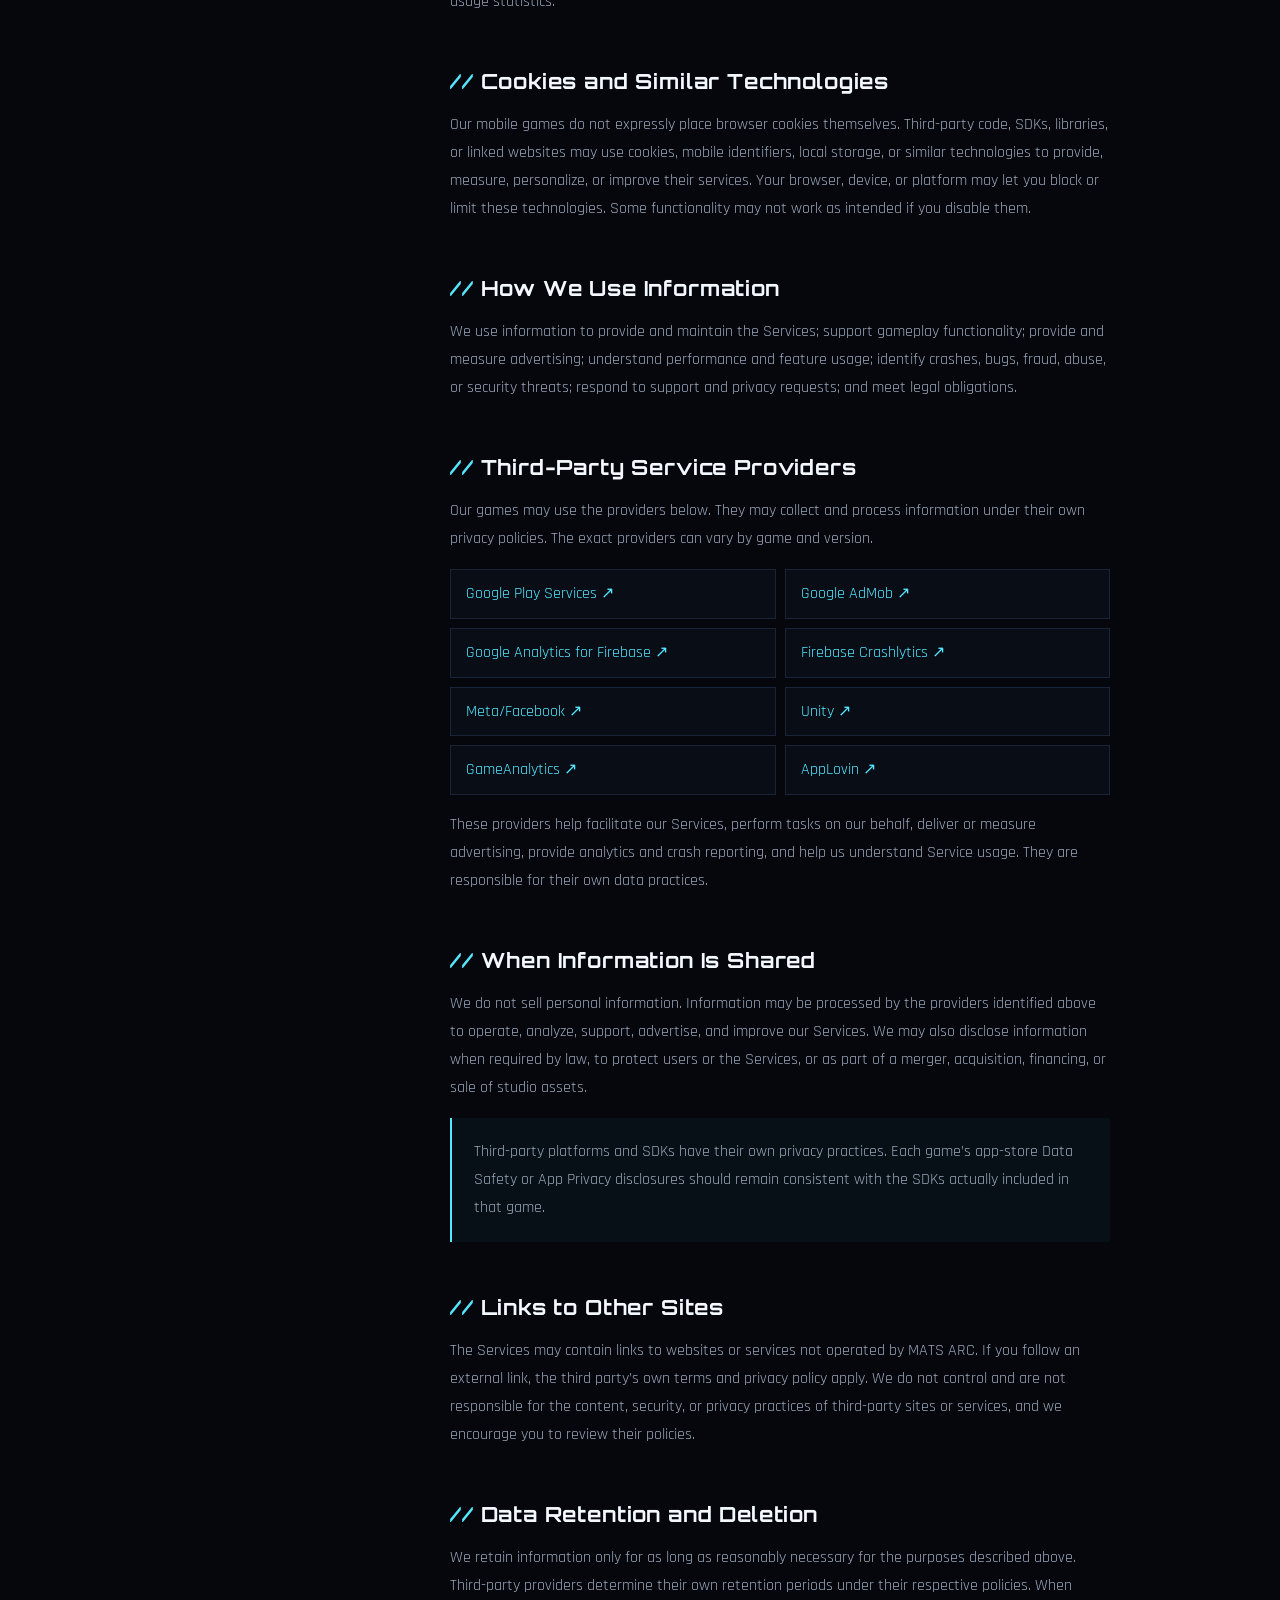
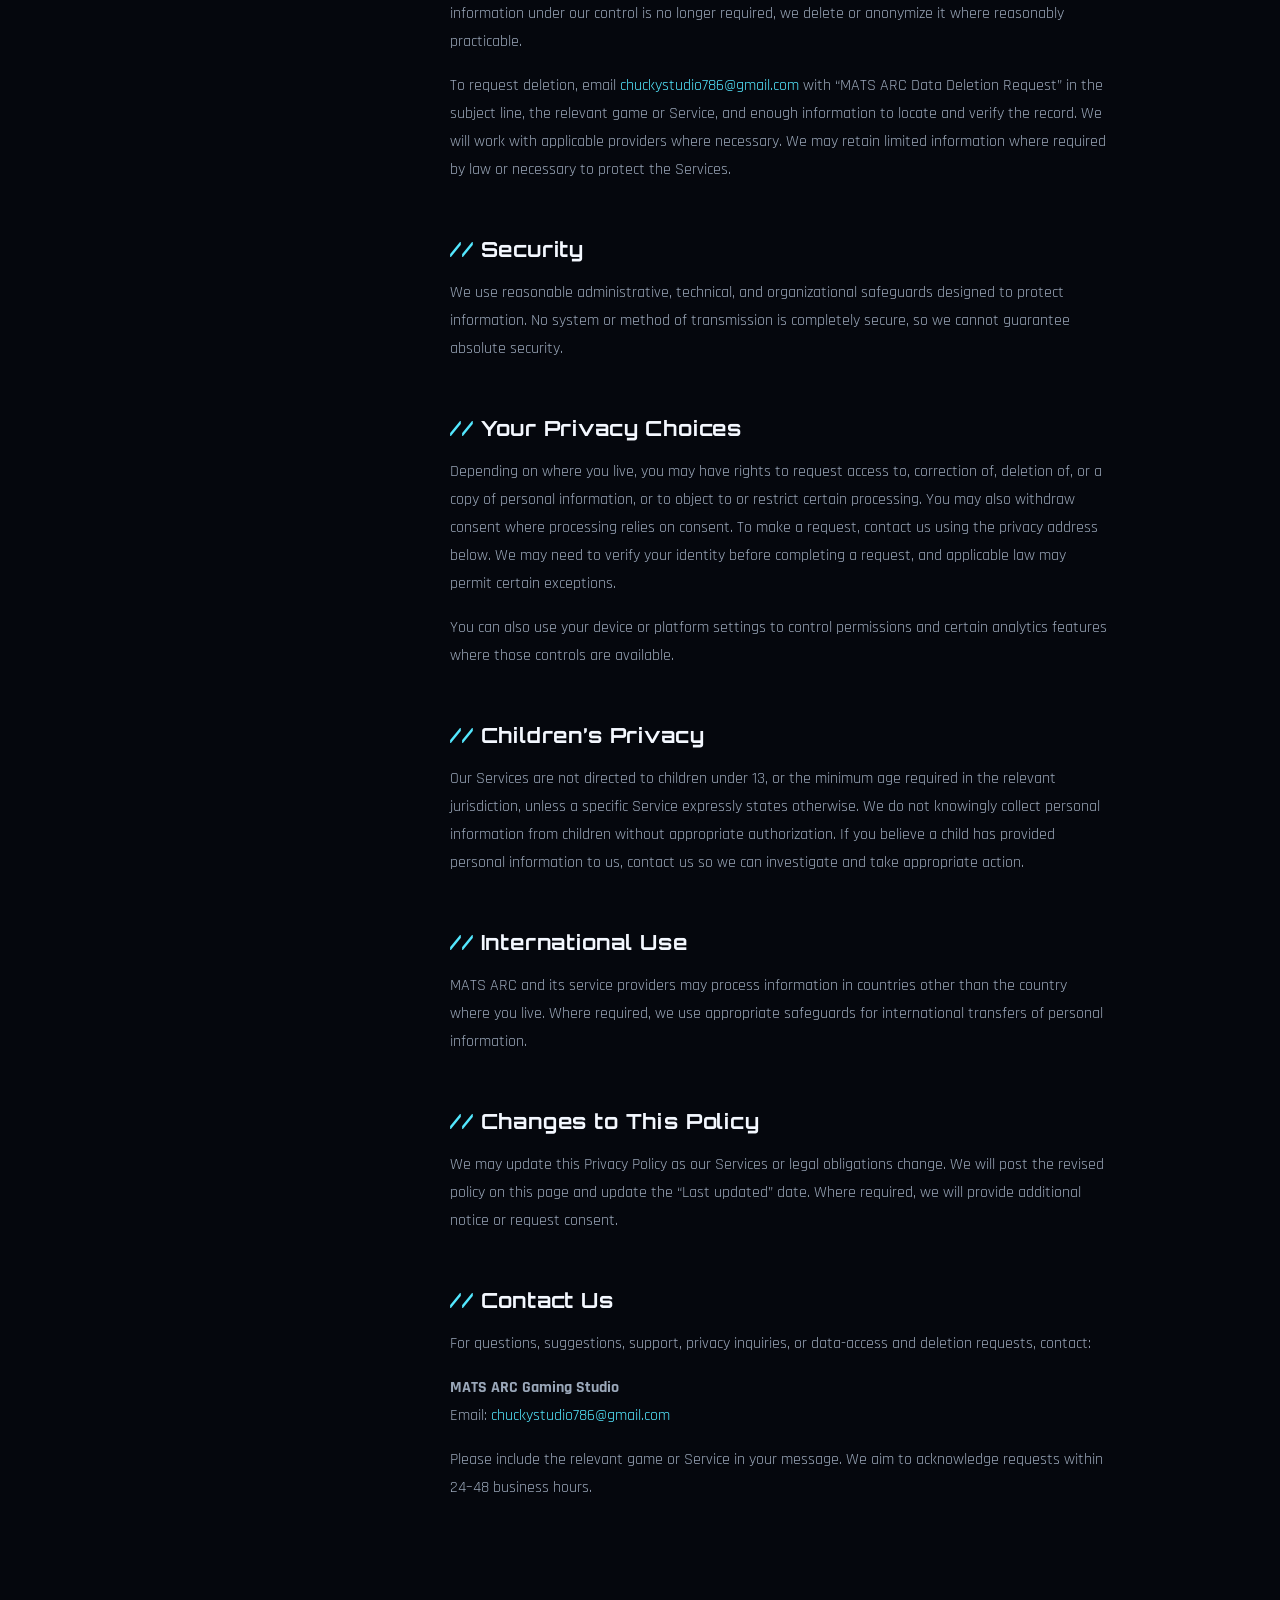
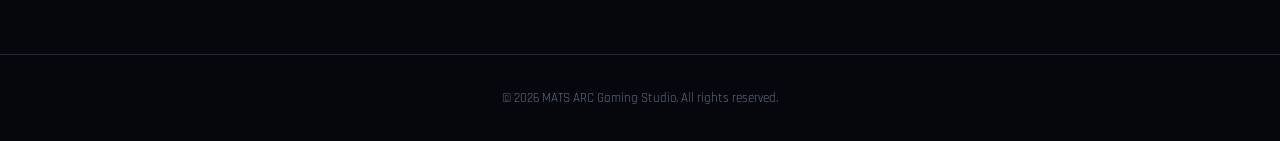
==== commit 6c9e9f42: "style: add branded MA favicon" ====
--- a/privacy.html
+++ b/privacy.html
@@ -3,6 +3,7 @@
 <head>
   <meta charset="UTF-8">
   <meta name="viewport" content="width=device-width, initial-scale=1.0">
+  <link rel="icon" href="favicon.svg" type="image/svg+xml">
   <meta name="description" content="Privacy Policy for MATS ARC Gaming Studio games, services, and website.">
   <title>Privacy Policy | MATS ARC Gaming Studio</title>
   <link rel="stylesheet" href="style.css">
--- a/style.css
+++ b/style.css
@@ -31,11 +31,10 @@
 .navbar { position: fixed; top: 0; z-index: 50; width: 100%; height: 84px; padding: 0 clamp(24px,5vw,80px); display: flex; align-items: center; justify-content: space-between; border-bottom: 1px solid transparent; transition: .35s; }
 .navbar.scrolled { height: 66px; background: rgba(5,7,13,.82); backdrop-filter: blur(18px); border-color: var(--line); }
 .nav-logo { display: flex; align-items: center; gap: 12px; font: 800 1rem "Orbitron"; letter-spacing: .12em; }
-.logo-shield { width: 38px; }
-.shield-svg { display: block; overflow: visible; }
-.shield-border { fill: rgba(84,232,255,.06); stroke: var(--cyan); stroke-width: 3; filter: drop-shadow(0 0 7px var(--cyan)); }
-.shield-text { fill: white; font: 900 21px "Orbitron"; }
 .logo-name span, .eyebrow, .text-link { color: var(--cyan); }
+.logo-name > span { position: relative; display: inline-block; }
+.logo-name > span::after { content: ""; position: absolute; left: 0; right: .12em; bottom: -6px; height: 2px; background: linear-gradient(90deg, var(--cyan), rgba(84,232,255,.15)); box-shadow: 0 0 8px rgba(84,232,255,.7); transform: scaleX(.72); transform-origin: left; transition: transform .25s ease; }
+.nav-logo:hover .logo-name > span::after { transform: scaleX(1); }
 .nav-links { display: flex; align-items: center; gap: clamp(18px,3vw,42px); margin: 0; padding: 0; list-style: none; }
 .nav-links a { position: relative; color: #abb6c7; font-weight: 700; letter-spacing: .14em; font-size: .84rem; }
 .nav-links a::after { content:""; position:absolute; left:0; bottom:-10px; width:0; height:2px; background:var(--cyan); box-shadow:0 0 10px var(--cyan); transition:.25s; }
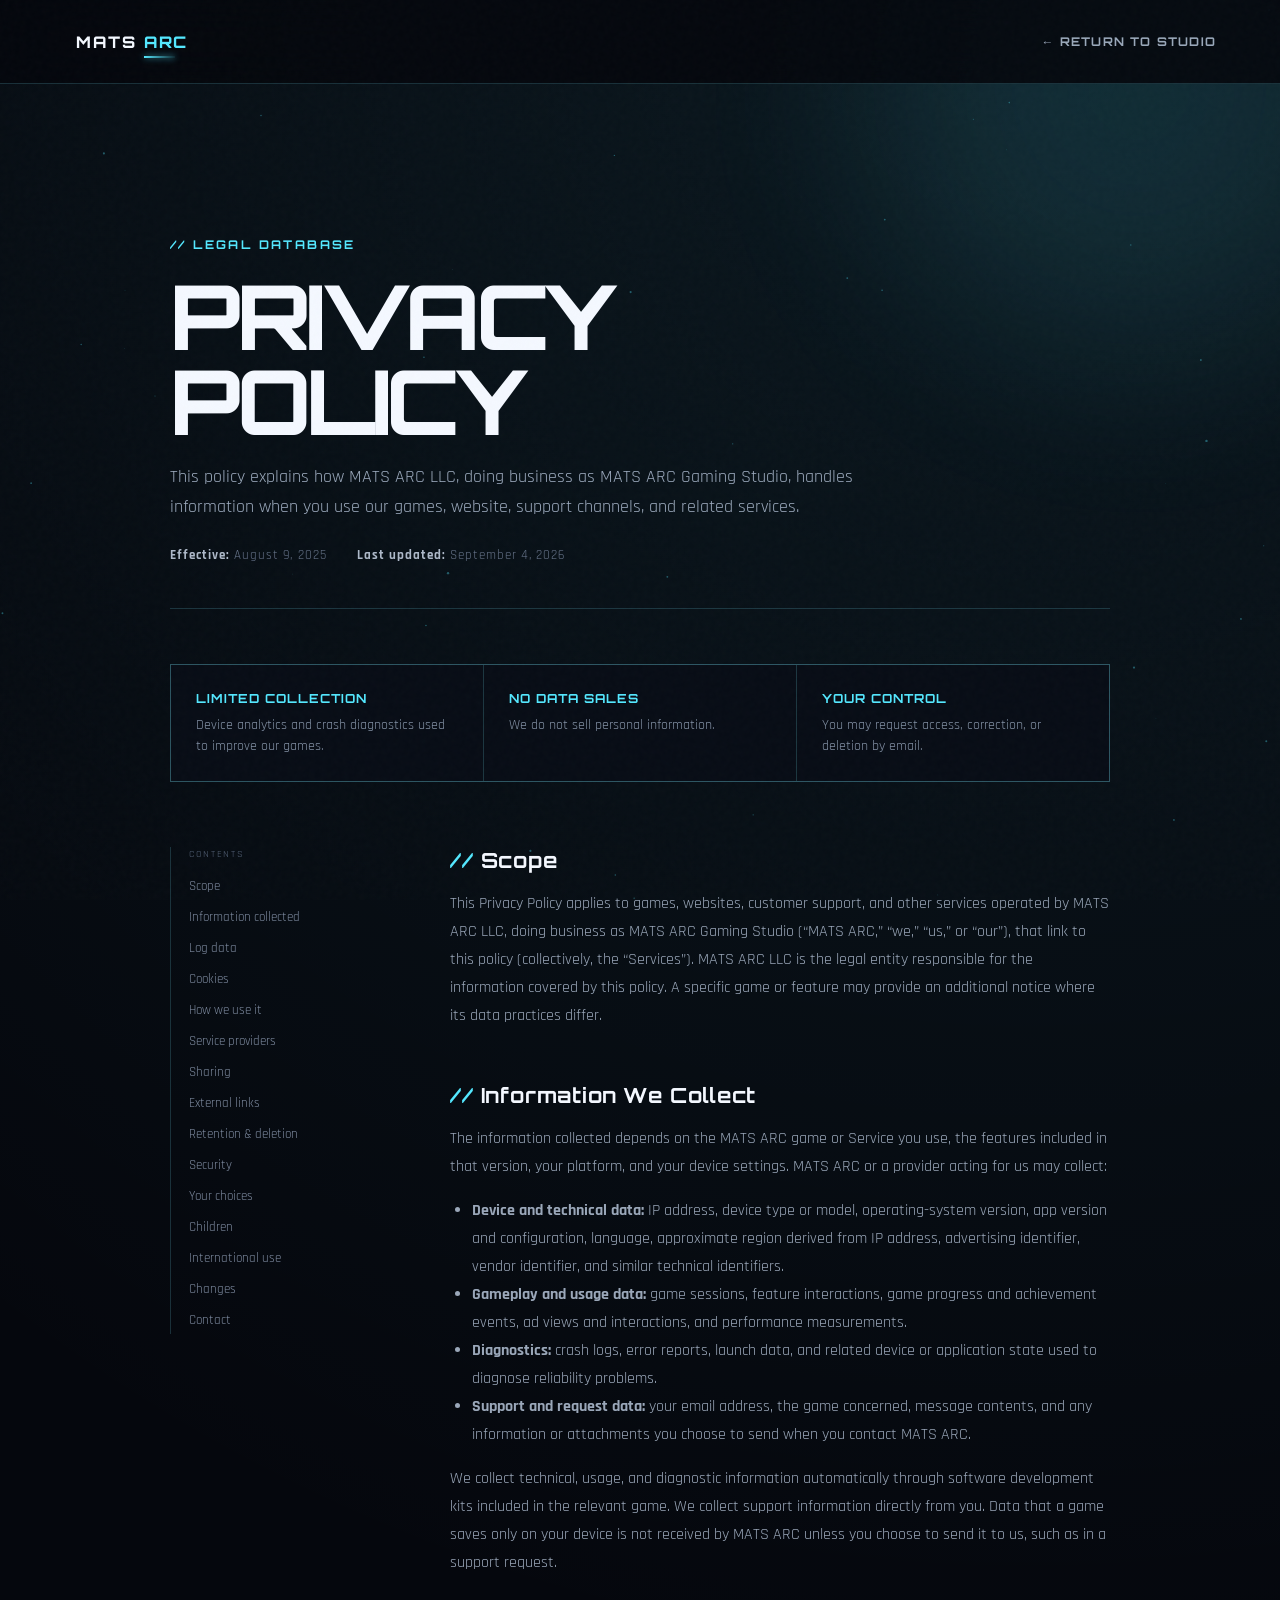
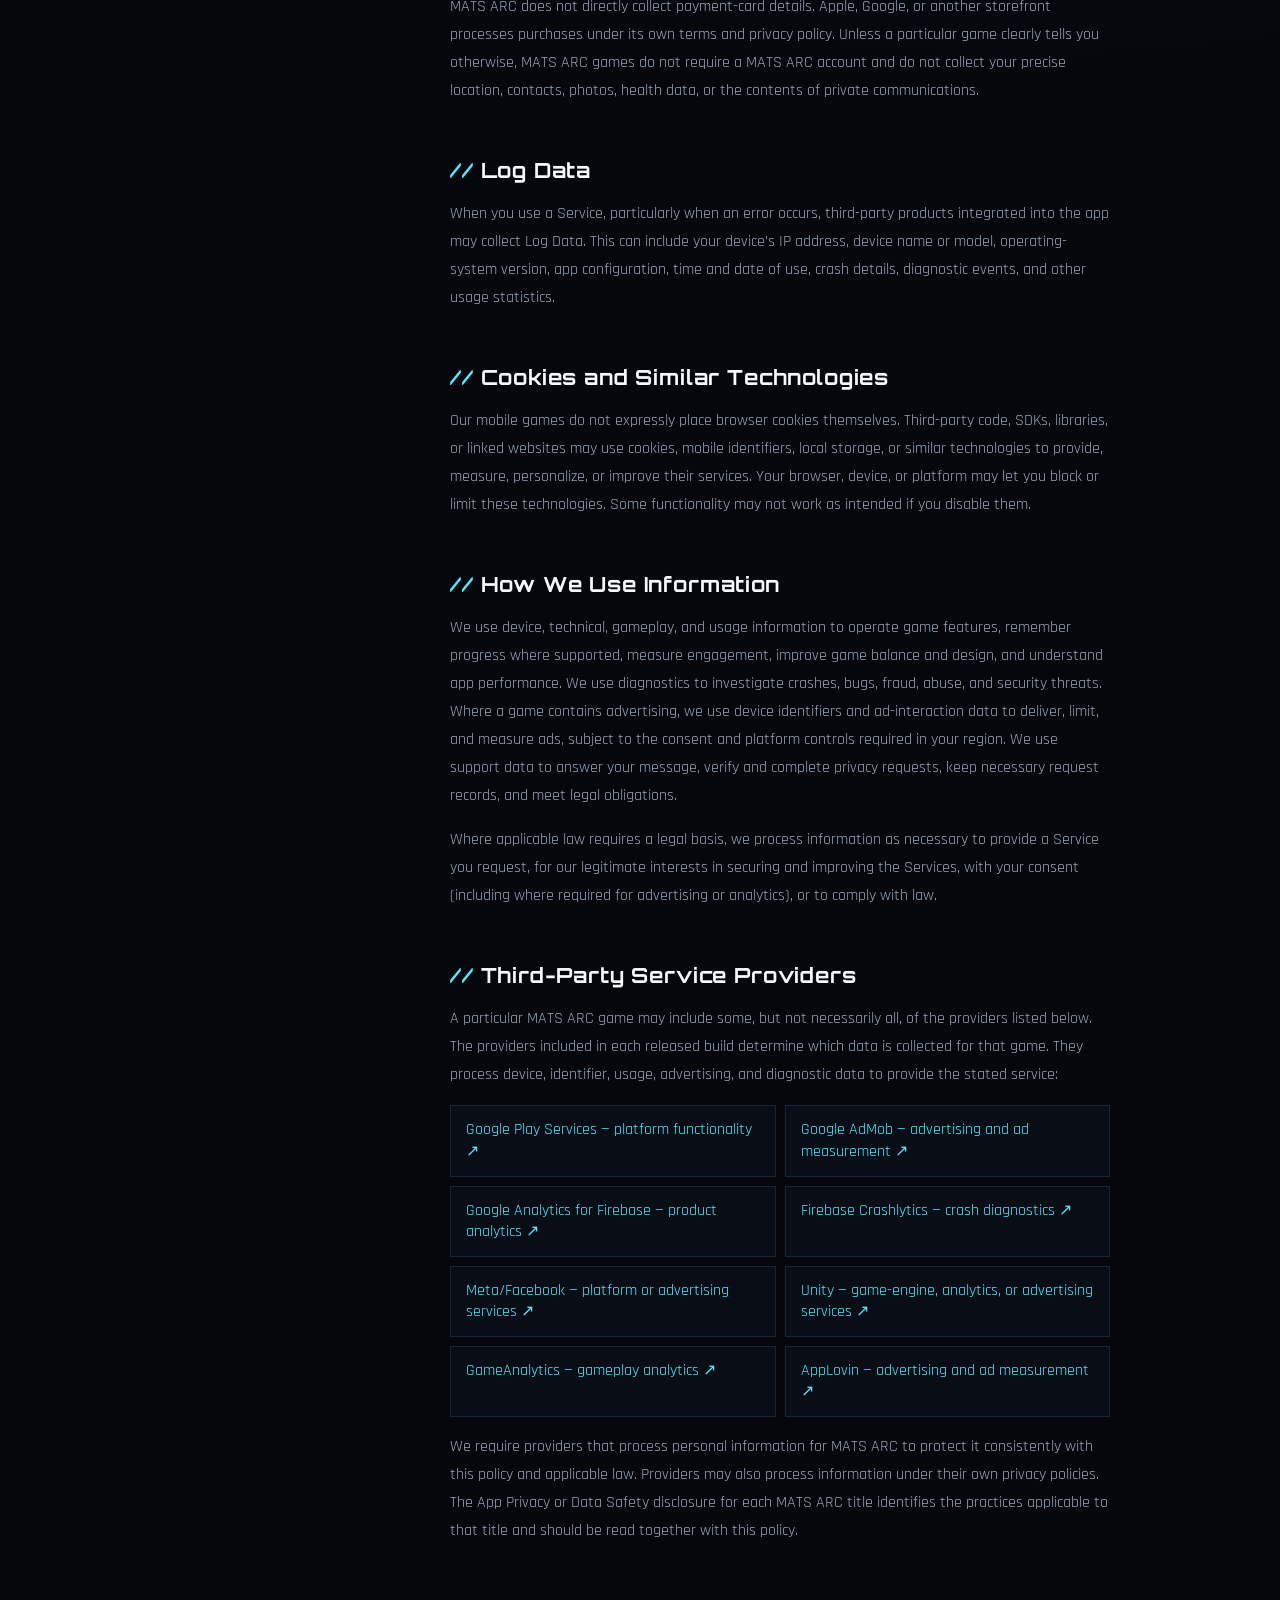
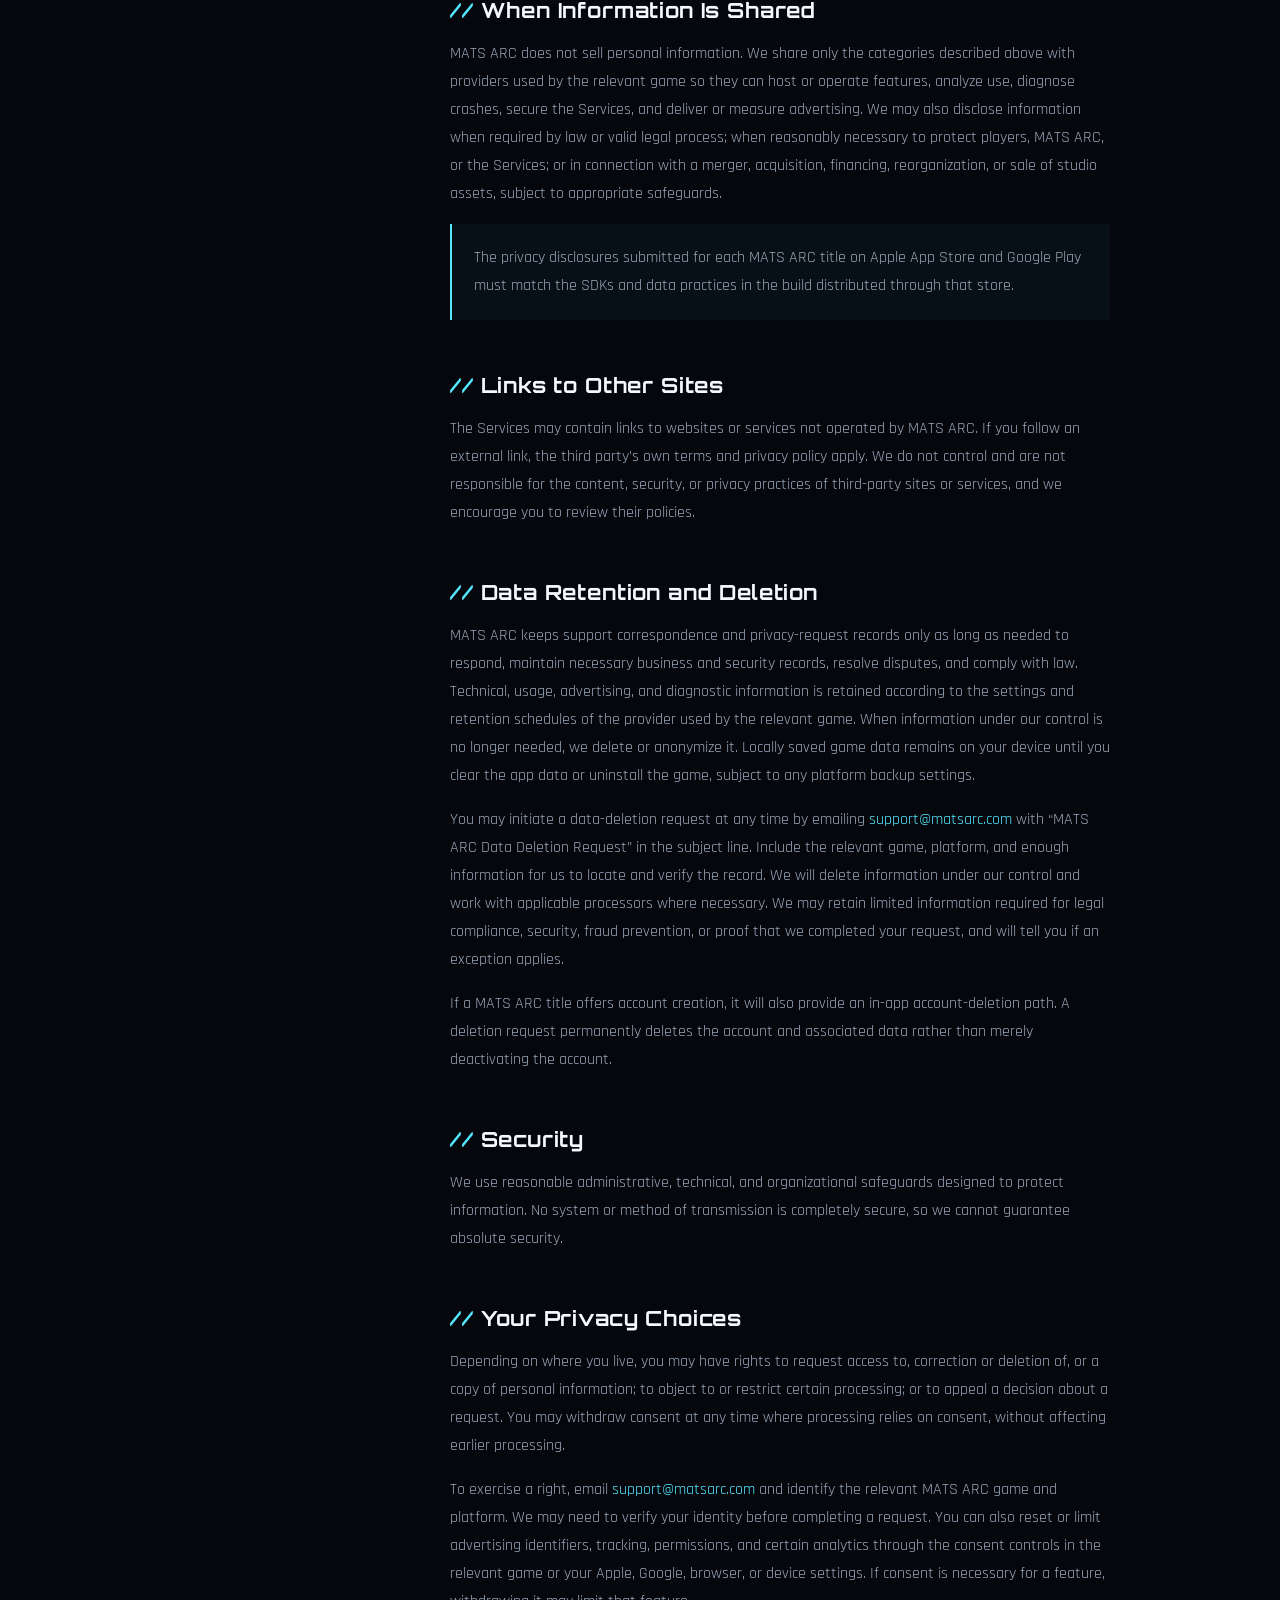
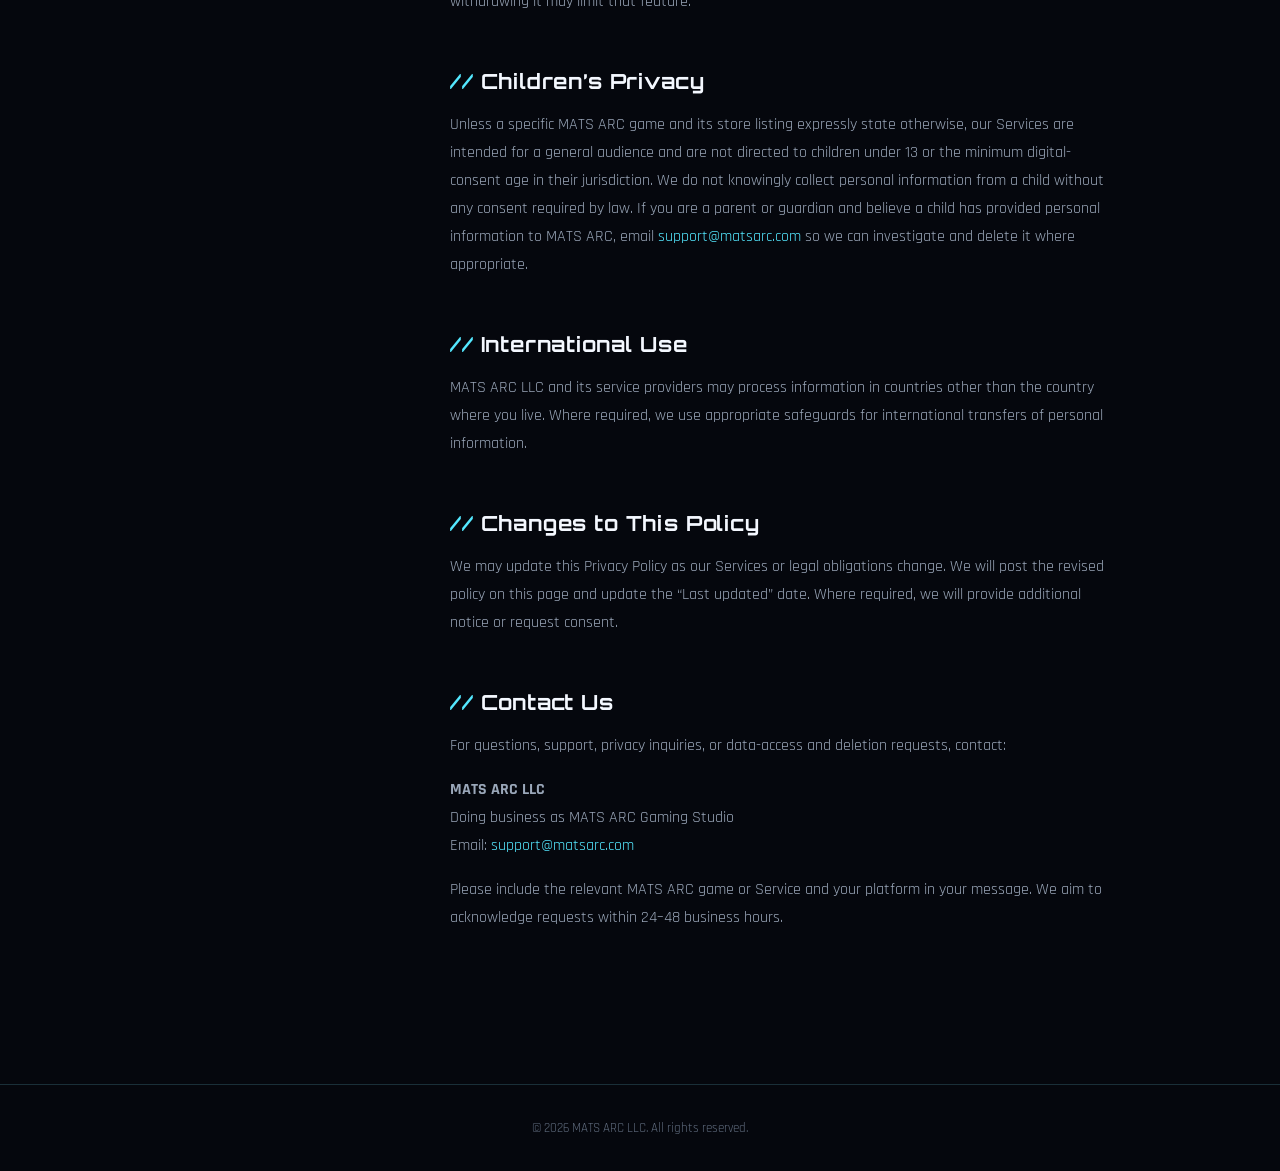
==== commit f3282e3f: "feat: add support page and update Mats Arc privacy compliance" ====
--- a/privacy.html
+++ b/privacy.html
@@ -34,8 +34,8 @@
     <header class="legal-hero">
       <span class="eyebrow">// LEGAL DATABASE</span>
       <h1>PRIVACY<br>POLICY</h1>
-      <p>This policy explains how MATS ARC Gaming Studio handles information when you use our games, website, support channels, and related services.</p>
-      <div class="legal-meta"><span><strong>Effective:</strong> August 9, 2025</span><span><strong>Last updated:</strong> August 19, 2026</span></div>
+      <p>This policy explains how MATS ARC LLC, doing business as MATS ARC Gaming Studio, handles information when you use our games, website, support channels, and related services.</p>
+      <div class="legal-meta"><span><strong>Effective:</strong> August 9, 2025</span><span><strong>Last updated:</strong> September 4, 2026</span></div>
     </header>
 
     <div class="legal-summary" aria-label="Privacy summary">
@@ -47,44 +47,44 @@
     <div class="policy-layout">
       <aside class="policy-toc" aria-label="Policy contents">
         <span>CONTENTS</span>
-        <a href="#scope">Scope</a><a href="#collect">Information collected</a><a href="#logs">Log data</a><a href="#cookies">Cookies</a><a href="#use">How we use it</a><a href="#providers">Service providers</a><a href="#sharing">Sharing</a><a href="#external">External links</a><a href="#retention">Retention</a><a href="#security">Security</a><a href="#choices">Your choices</a><a href="#children">Children</a><a href="#international">International use</a><a href="#changes">Changes</a><a href="#contact">Contact</a>
+        <a href="#scope">Scope</a><a href="#collect">Information collected</a><a href="#logs">Log data</a><a href="#cookies">Cookies</a><a href="#use">How we use it</a><a href="#providers">Service providers</a><a href="#sharing">Sharing</a><a href="#external">External links</a><a href="#retention">Retention &amp; deletion</a><a href="#security">Security</a><a href="#choices">Your choices</a><a href="#children">Children</a><a href="#international">International use</a><a href="#changes">Changes</a><a href="#contact">Contact</a>
       </aside>
 
       <article class="policy-content">
-        <section id="scope"><h2>Scope</h2><p>This Privacy Policy applies to games, websites, customer support, and other services operated by MATS ARC Gaming Studio that link to this policy (collectively, the “Services”). A specific game or feature may provide an additional notice where its data practices differ.</p></section>
+        <section id="scope"><h2>Scope</h2><p>This Privacy Policy applies to games, websites, customer support, and other services operated by MATS ARC LLC, doing business as MATS ARC Gaming Studio (“MATS ARC,” “we,” “us,” or “our”), that link to this policy (collectively, the “Services”). MATS ARC LLC is the legal entity responsible for the information covered by this policy. A specific game or feature may provide an additional notice where its data practices differ.</p></section>
 
-        <section id="collect"><h2>Information We Collect</h2><p>Depending on the Service and your device settings, we or our third-party providers may collect:</p><ul><li><strong>Device and technical data:</strong> IP address, device name or type, operating-system version, app version and configuration, language, approximate region, advertising identifiers, and other technical identifiers.</li><li><strong>Gameplay and usage data:</strong> game sessions, feature interactions, progress events, ad interactions, performance measurements, and similar analytics.</li><li><strong>Crash diagnostics:</strong> crash logs, error reports, and related device or application state.</li><li><strong>Information you provide:</strong> your email address and message contents when you contact us.</li></ul><p>Information you enter into a game may be stored locally on your device unless that game states otherwise. We do not intentionally collect payment-card details through this website. App-store purchases are processed by the relevant platform under its own terms and privacy policy.</p></section>
+        <section id="collect"><h2>Information We Collect</h2><p>The information collected depends on the MATS ARC game or Service you use, the features included in that version, your platform, and your device settings. MATS ARC or a provider acting for us may collect:</p><ul><li><strong>Device and technical data:</strong> IP address, device type or model, operating-system version, app version and configuration, language, approximate region derived from IP address, advertising identifier, vendor identifier, and similar technical identifiers.</li><li><strong>Gameplay and usage data:</strong> game sessions, feature interactions, game progress and achievement events, ad views and interactions, and performance measurements.</li><li><strong>Diagnostics:</strong> crash logs, error reports, launch data, and related device or application state used to diagnose reliability problems.</li><li><strong>Support and request data:</strong> your email address, the game concerned, message contents, and any information or attachments you choose to send when you contact MATS ARC.</li></ul><p>We collect technical, usage, and diagnostic information automatically through software development kits included in the relevant game. We collect support information directly from you. Data that a game saves only on your device is not received by MATS ARC unless you choose to send it to us, such as in a support request.</p><p>MATS ARC does not directly collect payment-card details. Apple, Google, or another storefront processes purchases under its own terms and privacy policy. Unless a particular game clearly tells you otherwise, MATS ARC games do not require a MATS ARC account and do not collect your precise location, contacts, photos, health data, or the contents of private communications.</p></section>
 
         <section id="logs"><h2>Log Data</h2><p>When you use a Service, particularly when an error occurs, third-party products integrated into the app may collect Log Data. This can include your device’s IP address, device name or model, operating-system version, app configuration, time and date of use, crash details, diagnostic events, and other usage statistics.</p></section>
 
         <section id="cookies"><h2>Cookies and Similar Technologies</h2><p>Our mobile games do not expressly place browser cookies themselves. Third-party code, SDKs, libraries, or linked websites may use cookies, mobile identifiers, local storage, or similar technologies to provide, measure, personalize, or improve their services. Your browser, device, or platform may let you block or limit these technologies. Some functionality may not work as intended if you disable them.</p></section>
 
-        <section id="use"><h2>How We Use Information</h2><p>We use information to provide and maintain the Services; support gameplay functionality; provide and measure advertising; understand performance and feature usage; identify crashes, bugs, fraud, abuse, or security threats; respond to support and privacy requests; and meet legal obligations.</p></section>
+        <section id="use"><h2>How We Use Information</h2><p>We use device, technical, gameplay, and usage information to operate game features, remember progress where supported, measure engagement, improve game balance and design, and understand app performance. We use diagnostics to investigate crashes, bugs, fraud, abuse, and security threats. Where a game contains advertising, we use device identifiers and ad-interaction data to deliver, limit, and measure ads, subject to the consent and platform controls required in your region. We use support data to answer your message, verify and complete privacy requests, keep necessary request records, and meet legal obligations.</p><p>Where applicable law requires a legal basis, we process information as necessary to provide a Service you request, for our legitimate interests in securing and improving the Services, with your consent (including where required for advertising or analytics), or to comply with law.</p></section>
 
-        <section id="providers"><h2>Third-Party Service Providers</h2><p>Our games may use the providers below. They may collect and process information under their own privacy policies. The exact providers can vary by game and version.</p><ul class="provider-links"><li><a href="https://policies.google.com/privacy" target="_blank" rel="noopener noreferrer">Google Play Services ↗</a></li><li><a href="https://support.google.com/admob/answer/6128543?hl=en" target="_blank" rel="noopener noreferrer">Google AdMob ↗</a></li><li><a href="https://firebase.google.com/policies/analytics" target="_blank" rel="noopener noreferrer">Google Analytics for Firebase ↗</a></li><li><a href="https://firebase.google.com/support/privacy/" target="_blank" rel="noopener noreferrer">Firebase Crashlytics ↗</a></li><li><a href="https://www.facebook.com/privacy/policy/" target="_blank" rel="noopener noreferrer">Meta/Facebook ↗</a></li><li><a href="https://unity.com/legal/privacy-policy" target="_blank" rel="noopener noreferrer">Unity ↗</a></li><li><a href="https://www.gameanalytics.com/privacy" target="_blank" rel="noopener noreferrer">GameAnalytics ↗</a></li><li><a href="https://www.applovin.com/privacy/" target="_blank" rel="noopener noreferrer">AppLovin ↗</a></li></ul><p>These providers help facilitate our Services, perform tasks on our behalf, deliver or measure advertising, provide analytics and crash reporting, and help us understand Service usage. They are responsible for their own data practices.</p></section>
+        <section id="providers"><h2>Third-Party Service Providers</h2><p>A particular MATS ARC game may include some, but not necessarily all, of the providers listed below. The providers included in each released build determine which data is collected for that game. They process device, identifier, usage, advertising, and diagnostic data to provide the stated service:</p><ul class="provider-links"><li><a href="https://policies.google.com/privacy" target="_blank" rel="noopener noreferrer">Google Play Services — platform functionality ↗</a></li><li><a href="https://support.google.com/admob/answer/6128543?hl=en" target="_blank" rel="noopener noreferrer">Google AdMob — advertising and ad measurement ↗</a></li><li><a href="https://firebase.google.com/policies/analytics" target="_blank" rel="noopener noreferrer">Google Analytics for Firebase — product analytics ↗</a></li><li><a href="https://firebase.google.com/support/privacy/" target="_blank" rel="noopener noreferrer">Firebase Crashlytics — crash diagnostics ↗</a></li><li><a href="https://www.facebook.com/privacy/policy/" target="_blank" rel="noopener noreferrer">Meta/Facebook — platform or advertising services ↗</a></li><li><a href="https://unity.com/legal/privacy-policy" target="_blank" rel="noopener noreferrer">Unity — game-engine, analytics, or advertising services ↗</a></li><li><a href="https://www.gameanalytics.com/trust/privacy-notice" target="_blank" rel="noopener noreferrer">GameAnalytics — gameplay analytics ↗</a></li><li><a href="https://www.applovin.com/privacy/" target="_blank" rel="noopener noreferrer">AppLovin — advertising and ad measurement ↗</a></li></ul><p>We require providers that process personal information for MATS ARC to protect it consistently with this policy and applicable law. Providers may also process information under their own privacy policies. The App Privacy or Data Safety disclosure for each MATS ARC title identifies the practices applicable to that title and should be read together with this policy.</p></section>
 
-        <section id="sharing"><h2>When Information Is Shared</h2><p>We do not sell personal information. Information may be processed by the providers identified above to operate, analyze, support, advertise, and improve our Services. We may also disclose information when required by law, to protect users or the Services, or as part of a merger, acquisition, financing, or sale of studio assets.</p><p class="policy-note">Third-party platforms and SDKs have their own privacy practices. Each game’s app-store Data Safety or App Privacy disclosures should remain consistent with the SDKs actually included in that game.</p></section>
+        <section id="sharing"><h2>When Information Is Shared</h2><p>MATS ARC does not sell personal information. We share only the categories described above with providers used by the relevant game so they can host or operate features, analyze use, diagnose crashes, secure the Services, and deliver or measure advertising. We may also disclose information when required by law or valid legal process; when reasonably necessary to protect players, MATS ARC, or the Services; or in connection with a merger, acquisition, financing, reorganization, or sale of studio assets, subject to appropriate safeguards.</p><p class="policy-note">The privacy disclosures submitted for each MATS ARC title on Apple App Store and Google Play must match the SDKs and data practices in the build distributed through that store.</p></section>
 
         <section id="external"><h2>Links to Other Sites</h2><p>The Services may contain links to websites or services not operated by MATS ARC. If you follow an external link, the third party’s own terms and privacy policy apply. We do not control and are not responsible for the content, security, or privacy practices of third-party sites or services, and we encourage you to review their policies.</p></section>
 
-        <section id="retention"><h2>Data Retention and Deletion</h2><p>We retain information only for as long as reasonably necessary for the purposes described above. Third-party providers determine their own retention periods under their respective policies. When information under our control is no longer required, we delete or anonymize it where reasonably practicable.</p><p>To request deletion, email <a href="mailto:chuckystudio786@gmail.com?subject=MATS%20ARC%20Data%20Deletion%20Request">chuckystudio786@gmail.com</a> with “MATS ARC Data Deletion Request” in the subject line, the relevant game or Service, and enough information to locate and verify the record. We will work with applicable providers where necessary. We may retain limited information where required by law or necessary to protect the Services.</p></section>
+        <section id="retention"><h2>Data Retention and Deletion</h2><p>MATS ARC keeps support correspondence and privacy-request records only as long as needed to respond, maintain necessary business and security records, resolve disputes, and comply with law. Technical, usage, advertising, and diagnostic information is retained according to the settings and retention schedules of the provider used by the relevant game. When information under our control is no longer needed, we delete or anonymize it. Locally saved game data remains on your device until you clear the app data or uninstall the game, subject to any platform backup settings.</p><p>You may initiate a data-deletion request at any time by emailing <a href="mailto:support@matsarc.com?subject=MATS%20ARC%20Data%20Deletion%20Request">support@matsarc.com</a> with “MATS ARC Data Deletion Request” in the subject line. Include the relevant game, platform, and enough information for us to locate and verify the record. We will delete information under our control and work with applicable processors where necessary. We may retain limited information required for legal compliance, security, fraud prevention, or proof that we completed your request, and will tell you if an exception applies.</p><p>If a MATS ARC title offers account creation, it will also provide an in-app account-deletion path. A deletion request permanently deletes the account and associated data rather than merely deactivating the account.</p></section>
 
         <section id="security"><h2>Security</h2><p>We use reasonable administrative, technical, and organizational safeguards designed to protect information. No system or method of transmission is completely secure, so we cannot guarantee absolute security.</p></section>
 
-        <section id="choices"><h2>Your Privacy Choices</h2><p>Depending on where you live, you may have rights to request access to, correction of, deletion of, or a copy of personal information, or to object to or restrict certain processing. You may also withdraw consent where processing relies on consent. To make a request, contact us using the privacy address below. We may need to verify your identity before completing a request, and applicable law may permit certain exceptions.</p><p>You can also use your device or platform settings to control permissions and certain analytics features where those controls are available.</p></section>
+        <section id="choices"><h2>Your Privacy Choices</h2><p>Depending on where you live, you may have rights to request access to, correction or deletion of, or a copy of personal information; to object to or restrict certain processing; or to appeal a decision about a request. You may withdraw consent at any time where processing relies on consent, without affecting earlier processing.</p><p>To exercise a right, email <a href="mailto:support@matsarc.com?subject=MATS%20ARC%20Privacy%20Request">support@matsarc.com</a> and identify the relevant MATS ARC game and platform. We may need to verify your identity before completing a request. You can also reset or limit advertising identifiers, tracking, permissions, and certain analytics through the consent controls in the relevant game or your Apple, Google, browser, or device settings. If consent is necessary for a feature, withdrawing it may limit that feature.</p></section>
 
-        <section id="children"><h2>Children’s Privacy</h2><p>Our Services are not directed to children under 13, or the minimum age required in the relevant jurisdiction, unless a specific Service expressly states otherwise. We do not knowingly collect personal information from children without appropriate authorization. If you believe a child has provided personal information to us, contact us so we can investigate and take appropriate action.</p></section>
+        <section id="children"><h2>Children’s Privacy</h2><p>Unless a specific MATS ARC game and its store listing expressly state otherwise, our Services are intended for a general audience and are not directed to children under 13 or the minimum digital-consent age in their jurisdiction. We do not knowingly collect personal information from a child without any consent required by law. If you are a parent or guardian and believe a child has provided personal information to MATS ARC, email <a href="mailto:support@matsarc.com?subject=MATS%20ARC%20Child%20Privacy%20Request">support@matsarc.com</a> so we can investigate and delete it where appropriate.</p></section>
 
-        <section id="international"><h2>International Use</h2><p>MATS ARC and its service providers may process information in countries other than the country where you live. Where required, we use appropriate safeguards for international transfers of personal information.</p></section>
+        <section id="international"><h2>International Use</h2><p>MATS ARC LLC and its service providers may process information in countries other than the country where you live. Where required, we use appropriate safeguards for international transfers of personal information.</p></section>
 
         <section id="changes"><h2>Changes to This Policy</h2><p>We may update this Privacy Policy as our Services or legal obligations change. We will post the revised policy on this page and update the “Last updated” date. Where required, we will provide additional notice or request consent.</p></section>
 
-        <section id="contact"><h2>Contact Us</h2><p>For questions, suggestions, support, privacy inquiries, or data-access and deletion requests, contact:</p><p><strong>MATS ARC Gaming Studio</strong><br>Email: <a href="mailto:chuckystudio786@gmail.com">chuckystudio786@gmail.com</a></p><p>Please include the relevant game or Service in your message. We aim to acknowledge requests within 24–48 business hours.</p></section>
+        <section id="contact"><h2>Contact Us</h2><p>For questions, support, privacy inquiries, or data-access and deletion requests, contact:</p><p><strong>MATS ARC LLC</strong><br>Doing business as MATS ARC Gaming Studio<br>Email: <a href="mailto:support@matsarc.com">support@matsarc.com</a></p><p>Please include the relevant MATS ARC game or Service and your platform in your message. We aim to acknowledge requests within 24–48 business hours.</p></section>
       </article>
     </div>
   </main>
 
-  <footer class="legal-footer">&copy; 2026 MATS ARC Gaming Studio. All rights reserved.</footer>
+  <footer class="legal-footer">&copy; 2026 MATS ARC LLC. All rights reserved.</footer>
   <script src="legal.js"></script>
 </body>
 </html>
--- a/style.css
+++ b/style.css
@@ -133,4 +133,15 @@
 .policy-content section { scroll-margin-top:95px; margin-bottom:52px; }.policy-content h2{margin:0 0 17px;font:700 1.3rem "Orbitron";letter-spacing:.04em}.policy-content h2::before{content:"// ";color:var(--cyan)}.policy-content p,.policy-content li{color:#9aa7b9;line-height:1.75}.policy-content ul{padding-left:22px}.policy-content a{color:var(--cyan)}.policy-note{padding:20px 22px;background:rgba(84,232,255,.045);border-left:2px solid var(--cyan)}
 .provider-links { display:grid; grid-template-columns:repeat(2,minmax(0,1fr)); gap:9px; padding:0!important; list-style:none; }.provider-links li{line-height:1.35}.provider-links a{display:block;height:100%;padding:13px 15px;background:#080d16;border:1px solid #192438;transition:.2s}.provider-links a:hover{border-color:var(--cyan);background:rgba(84,232,255,.05)}
 .legal-footer { text-align:center; color:#5f6b7d; font-size:.8rem; padding:35px 20px; border-top:1px solid var(--line); }
+.legal-footer a { color:#8290a4; transition:.2s; }.legal-footer a:hover{color:var(--cyan)}
+
+/* Support center */
+.support-shell { width:min(1040px,calc(100% - 40px)); }
+.support-contact { display:flex; align-items:center; justify-content:space-between; gap:35px; margin:40px 0 28px; padding:30px; background:linear-gradient(120deg,rgba(84,232,255,.08),rgba(139,92,255,.05)); border:1px solid #203047; }
+.support-contact h2 { margin:10px 0; font:700 1.35rem "Orbitron"; }.support-contact p{max-width:650px;margin:0;color:#9aa7b9;line-height:1.65}.support-contact .btn{flex:0 0 auto}
+.support-grid { display:grid; grid-template-columns:repeat(4,1fr); gap:1px; margin-bottom:70px; background:var(--line); border:1px solid var(--line); }
+.support-grid article { min-width:0; padding:25px 22px; background:#080d16; }.support-grid strong{color:var(--cyan);font:700 .72rem "Orbitron";letter-spacing:.12em}.support-grid h2{margin:14px 0 9px;font:700 .9rem "Orbitron"}.support-grid p{margin:0;color:#8290a4;font-size:.9rem;line-height:1.55}
+.support-layout { grid-template-columns:200px 1fr; }.policy-content ol{padding-left:22px}.support-page .policy-content strong{color:#c9d2df}
 @media(max-width:700px){.legal-back{font-size:.65rem}.legal-summary,.provider-links{grid-template-columns:1fr}.policy-layout{grid-template-columns:1fr}.policy-toc{position:static}.legal-shell{padding-top:115px}}
+@media(max-width:850px){.support-grid{grid-template-columns:repeat(2,1fr)}}
+@media(max-width:700px){.support-contact{align-items:flex-start;flex-direction:column}.support-grid{grid-template-columns:1fr}.support-contact .btn{width:100%;text-align:center}}
